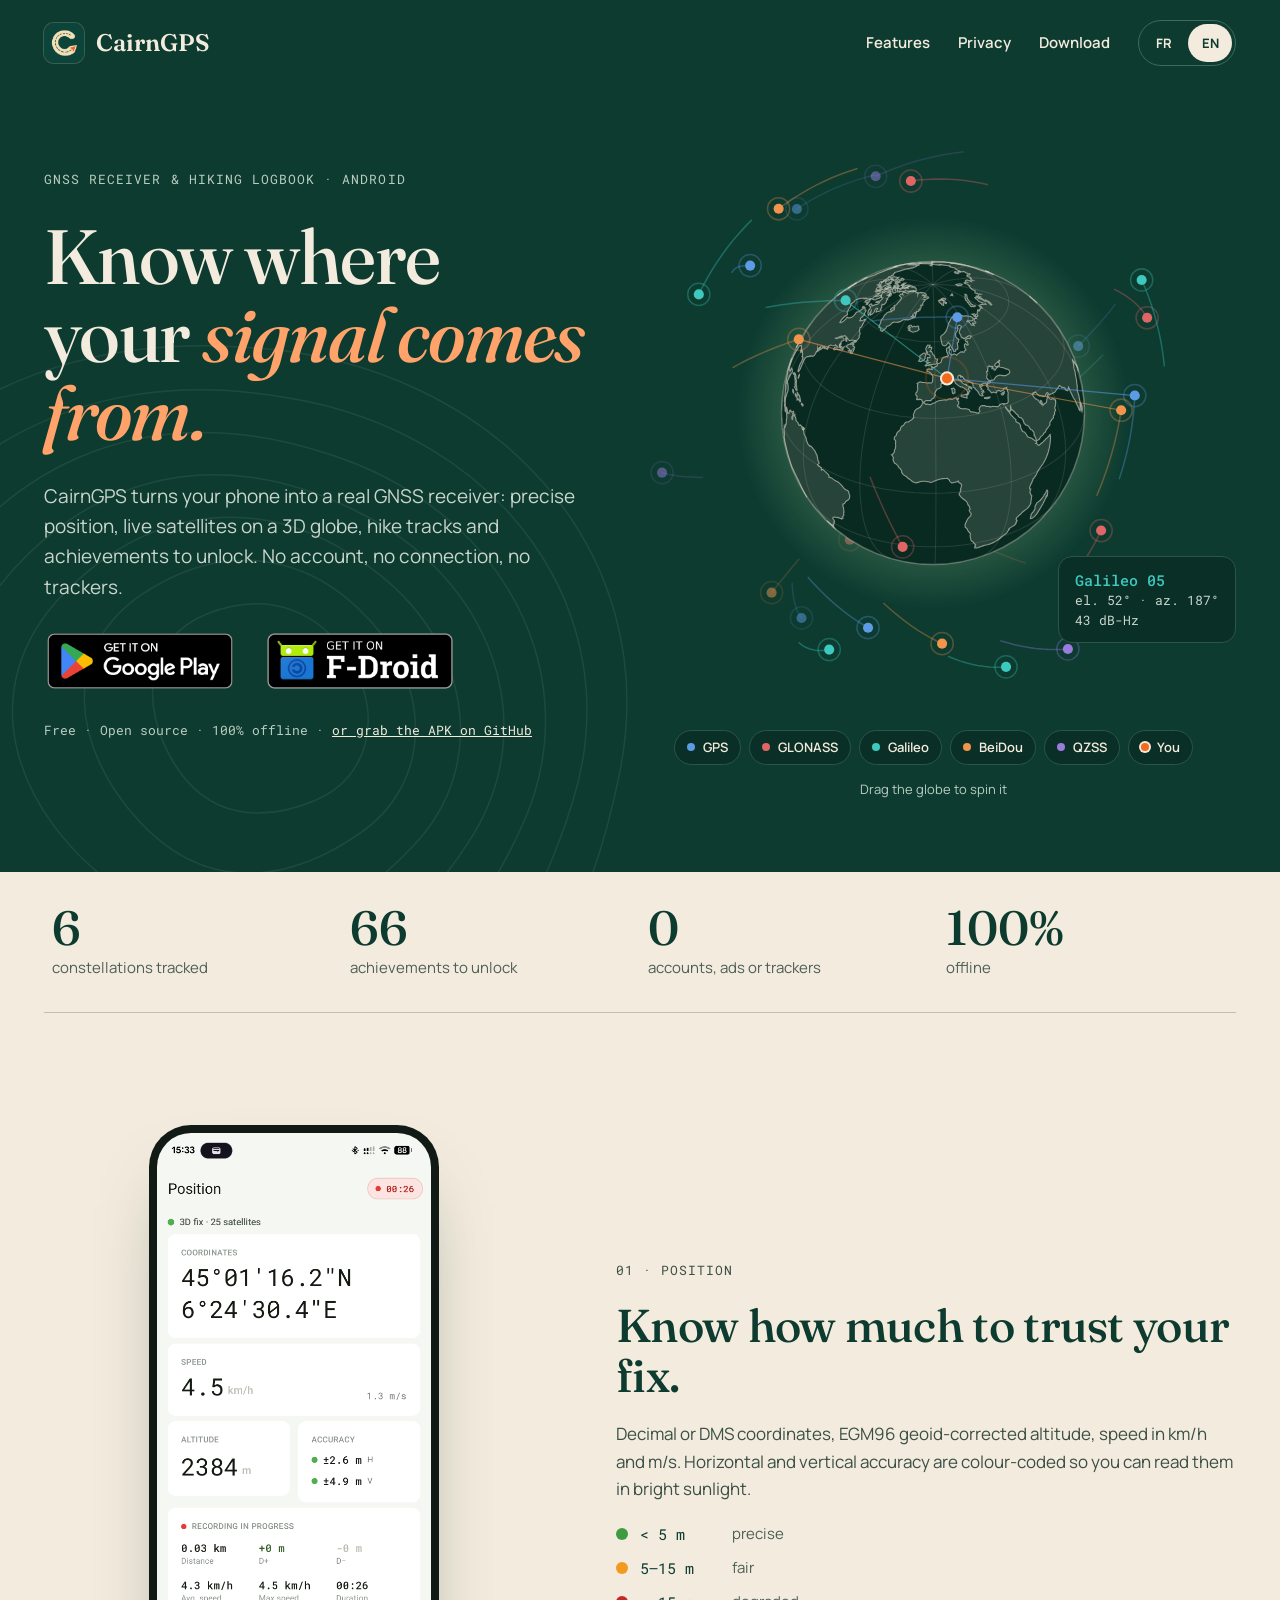
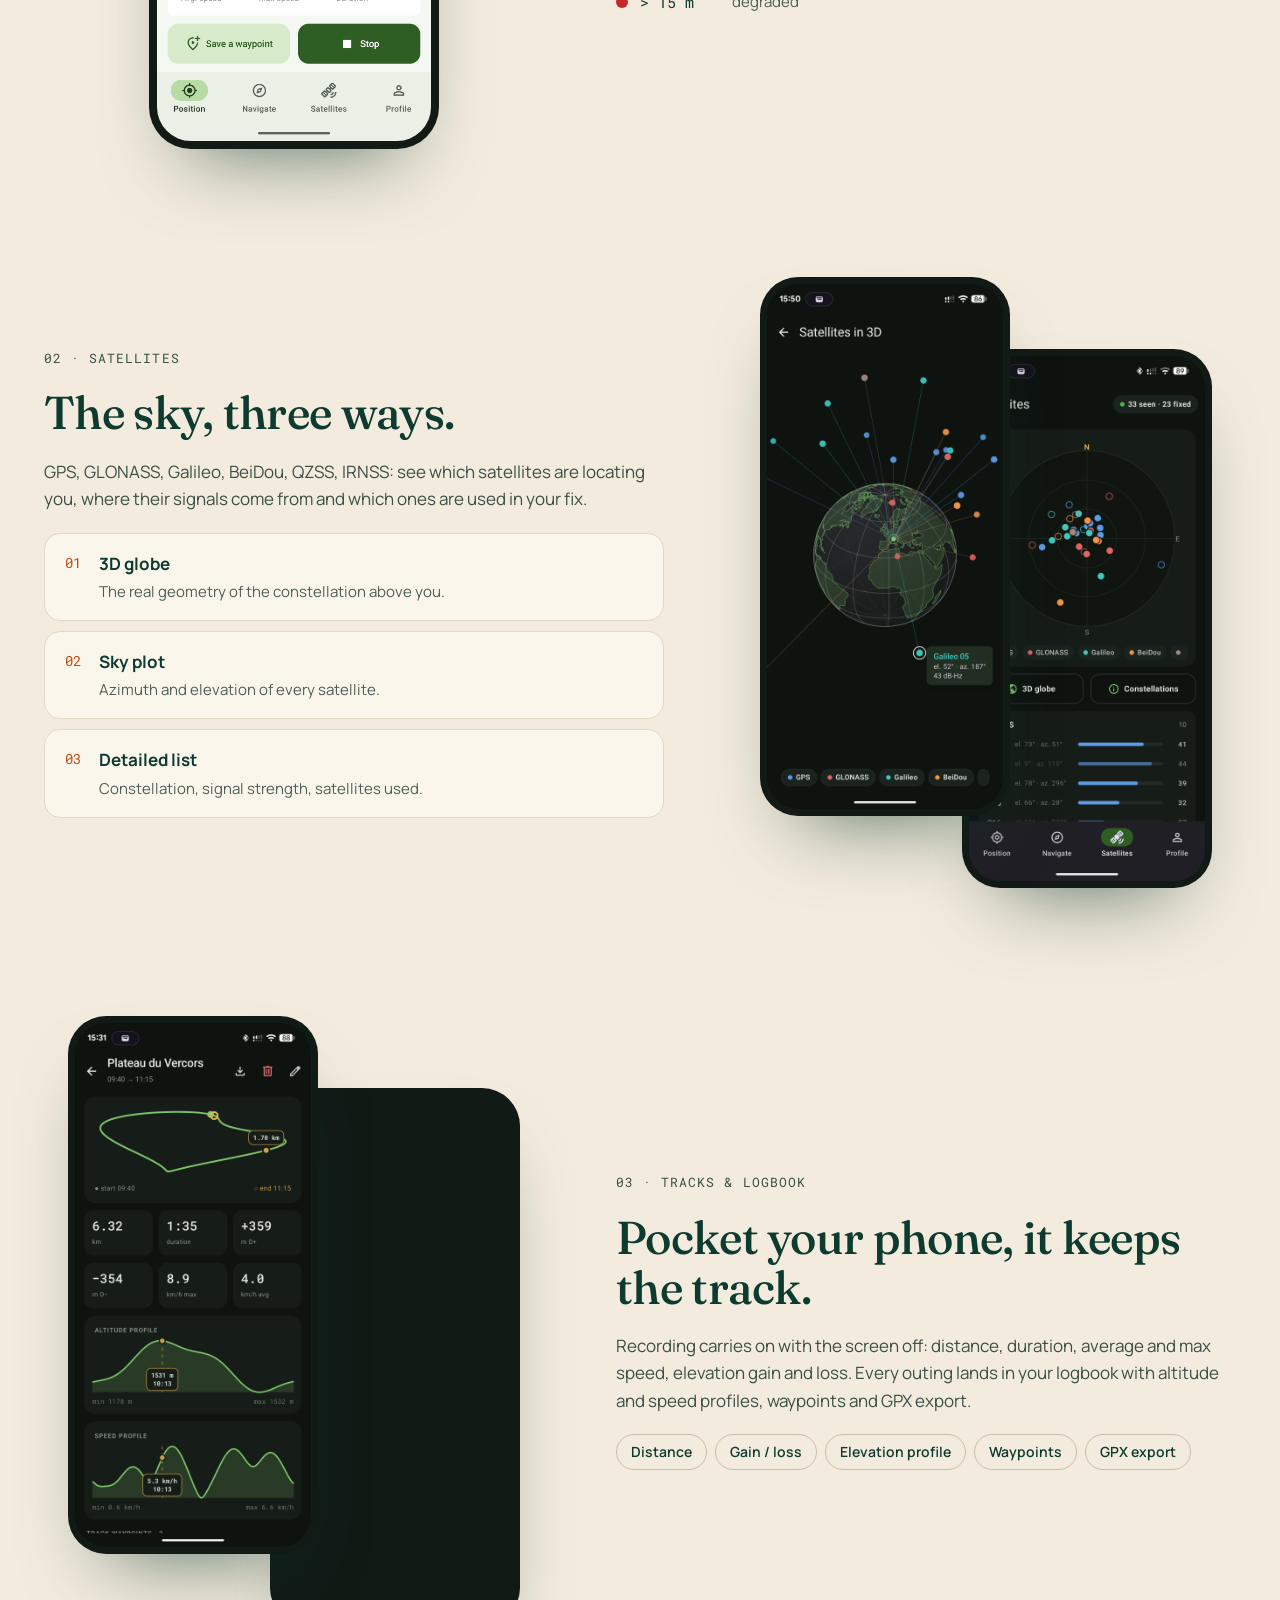
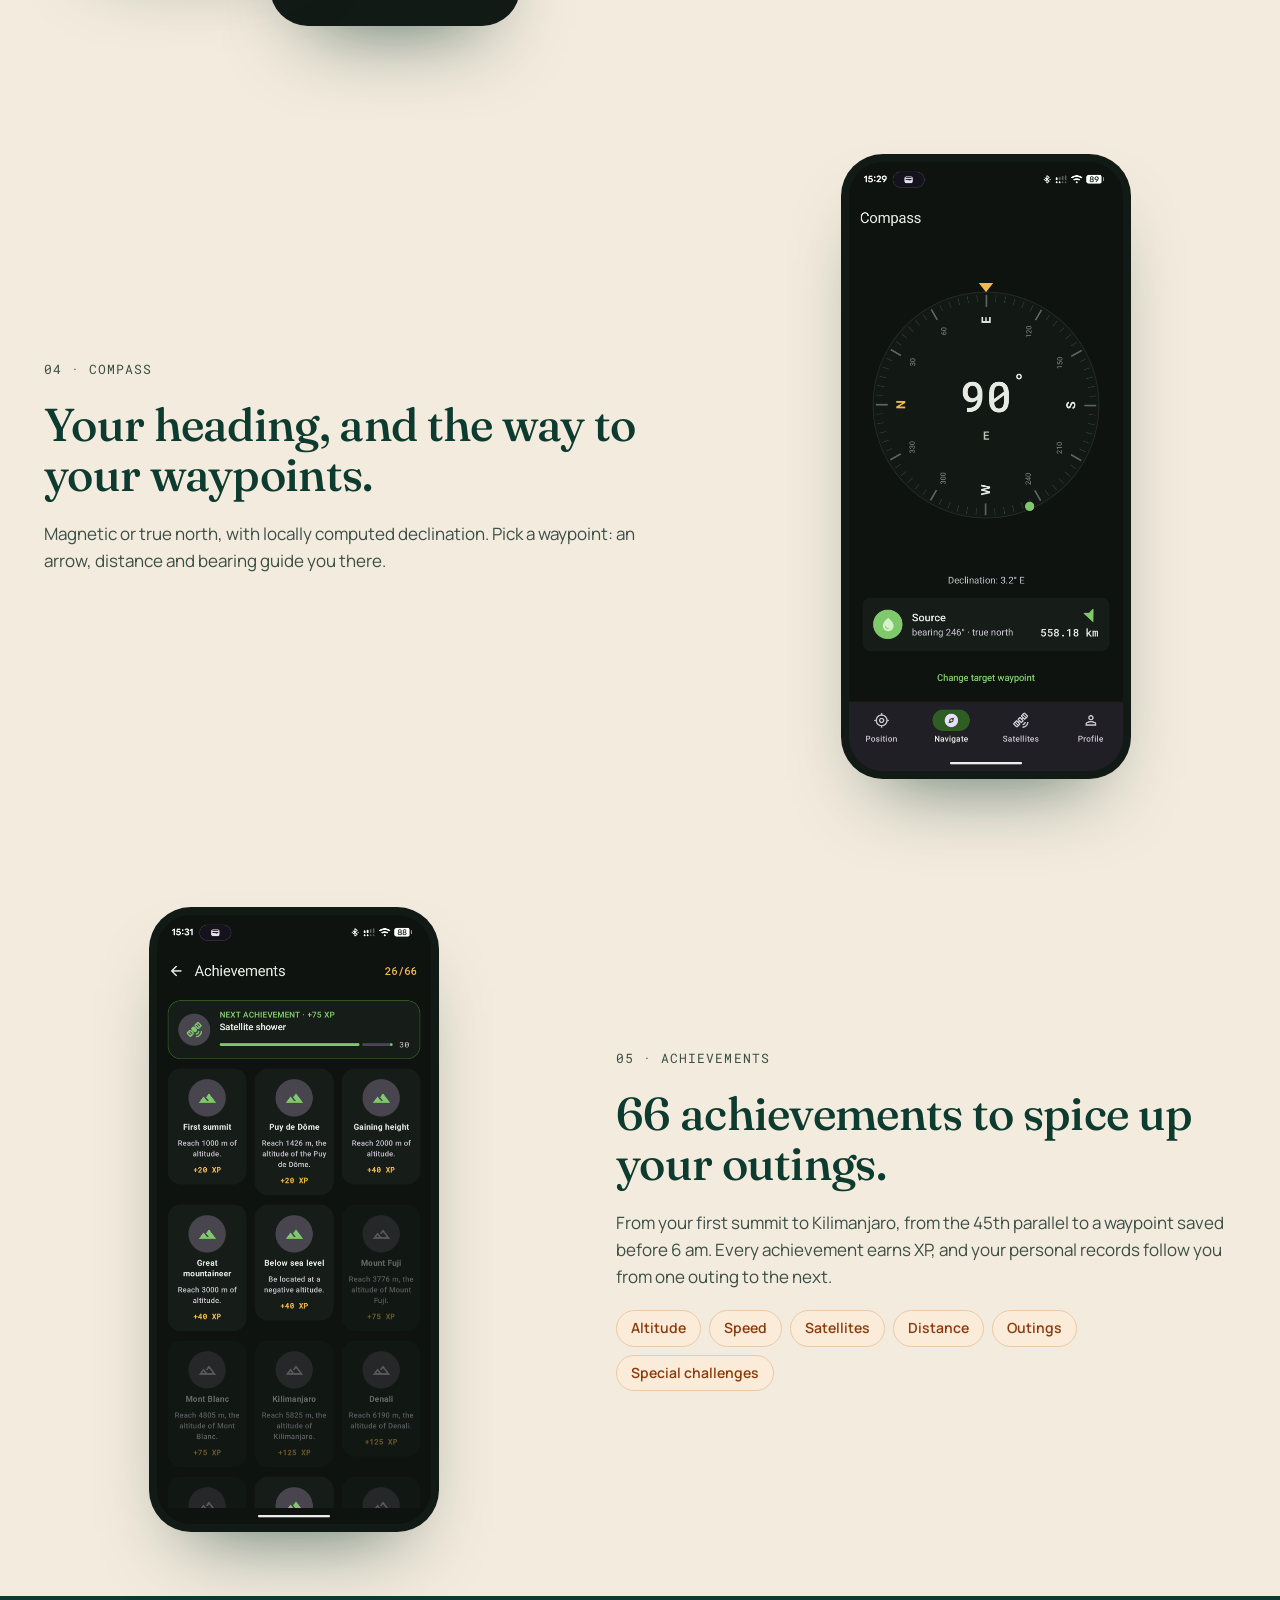
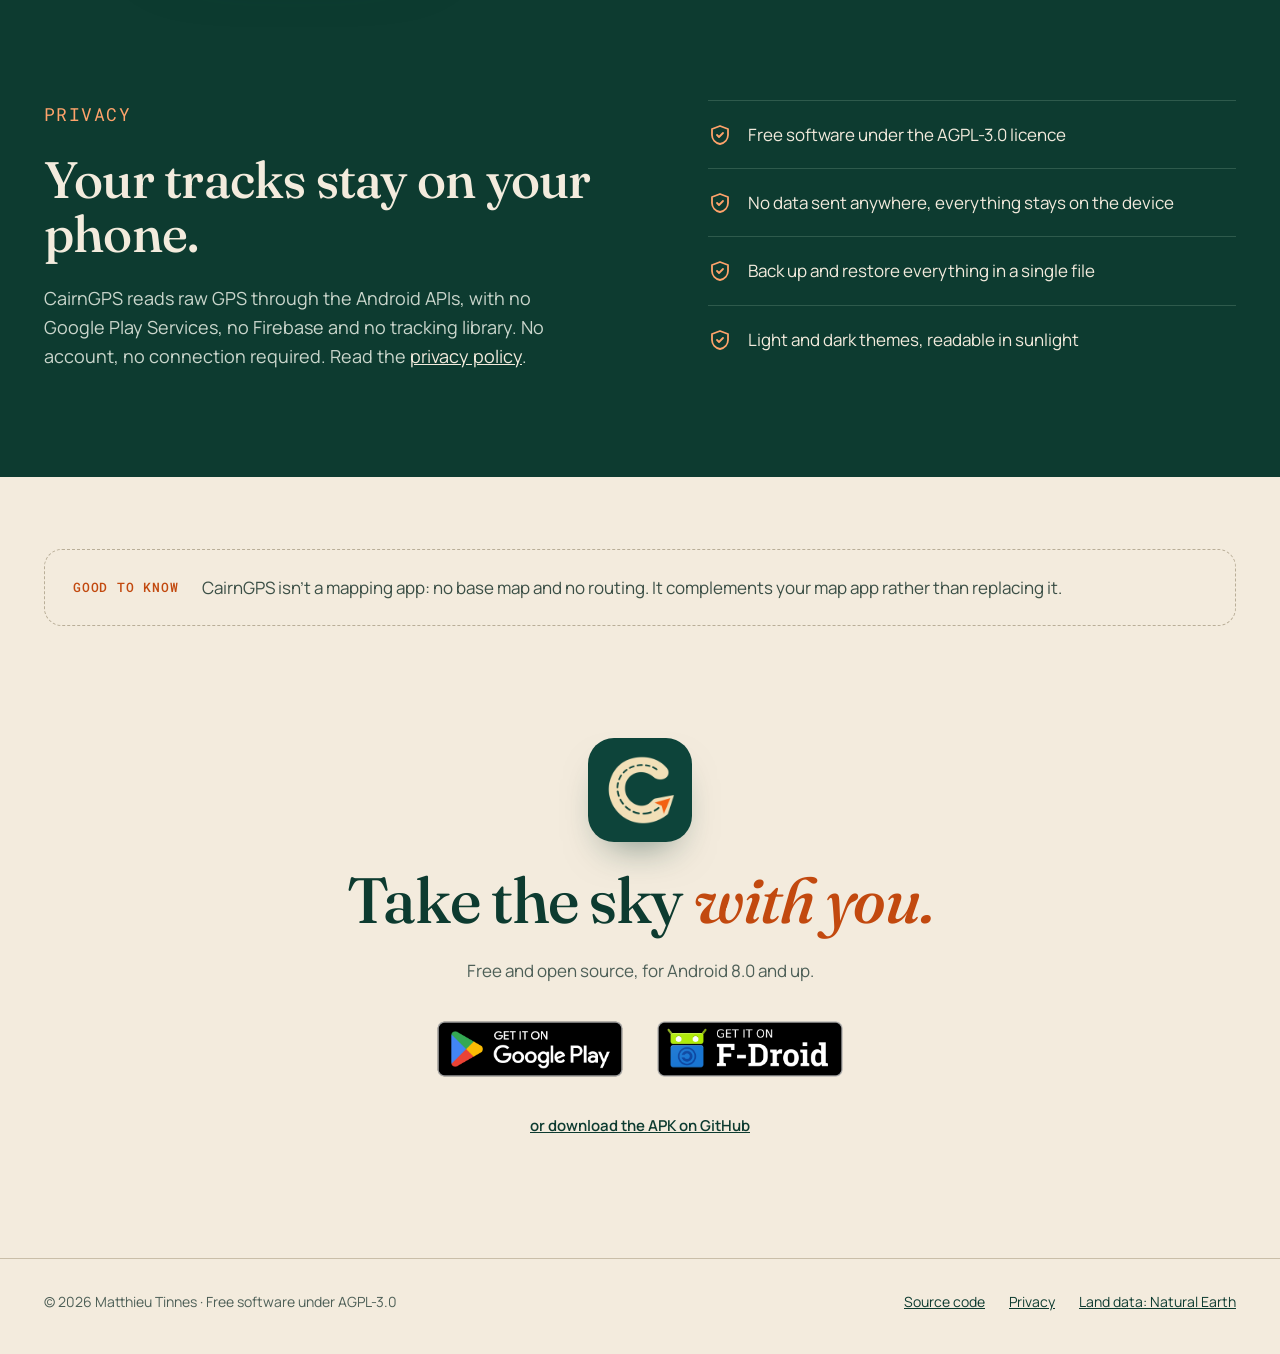
==== index.html @ 0255e493 "feat: add bilingual cairngps website Static French/English landing page for the CairnGPS Android app" ====
<!DOCTYPE html>
<html lang="en">
<head>
  <meta charset="UTF-8">
  <meta name="viewport" content="width=device-width, initial-scale=1">
  <title>CairnGPS</title>
  <meta name="description" content="CairnGPS — GNSS receiver and hiking logbook for Android. Récepteur GNSS et carnet de randonnée pour Android.">
  <meta name="theme-color" content="#0d3b30">
  <link rel="canonical" href="https://cairngps.matthieu.app/">
  <link rel="alternate" hreflang="fr" href="https://cairngps.matthieu.app/fr/">
  <link rel="alternate" hreflang="en" href="https://cairngps.matthieu.app/en/">
  <link rel="alternate" hreflang="x-default" href="https://cairngps.matthieu.app/">
  <link rel="icon" type="image/png" href="assets/img/icon.png">
  <script>
    // Language picked in the switcher first, then the browser's; English otherwise.
    (function () {
      var lang = null;
      try { lang = localStorage.getItem('lang'); } catch (e) {}
      if (lang !== 'fr' && lang !== 'en') {
        var nav = (navigator.languages && navigator.languages[0]) || navigator.language || '';
        lang = nav.toLowerCase().indexOf('fr') === 0 ? 'fr' : 'en';
      }
      location.replace(lang + '/');
    })();
  </script>
  <style>
    body { margin: 0; min-height: 100vh; display: grid; place-items: center; background: #0d3b30; color: #f3ebdd; font-family: system-ui, sans-serif; }
    nav { display: flex; gap: 24px; font-size: 18px; }
    a { color: #f3ebdd; }
  </style>
</head>
<body>
  <nav aria-label="Language / Langue">
    <a href="fr/" hreflang="fr" lang="fr">Français</a>
    <a href="en/" hreflang="en">English</a>
  </nav>
</body>
</html>
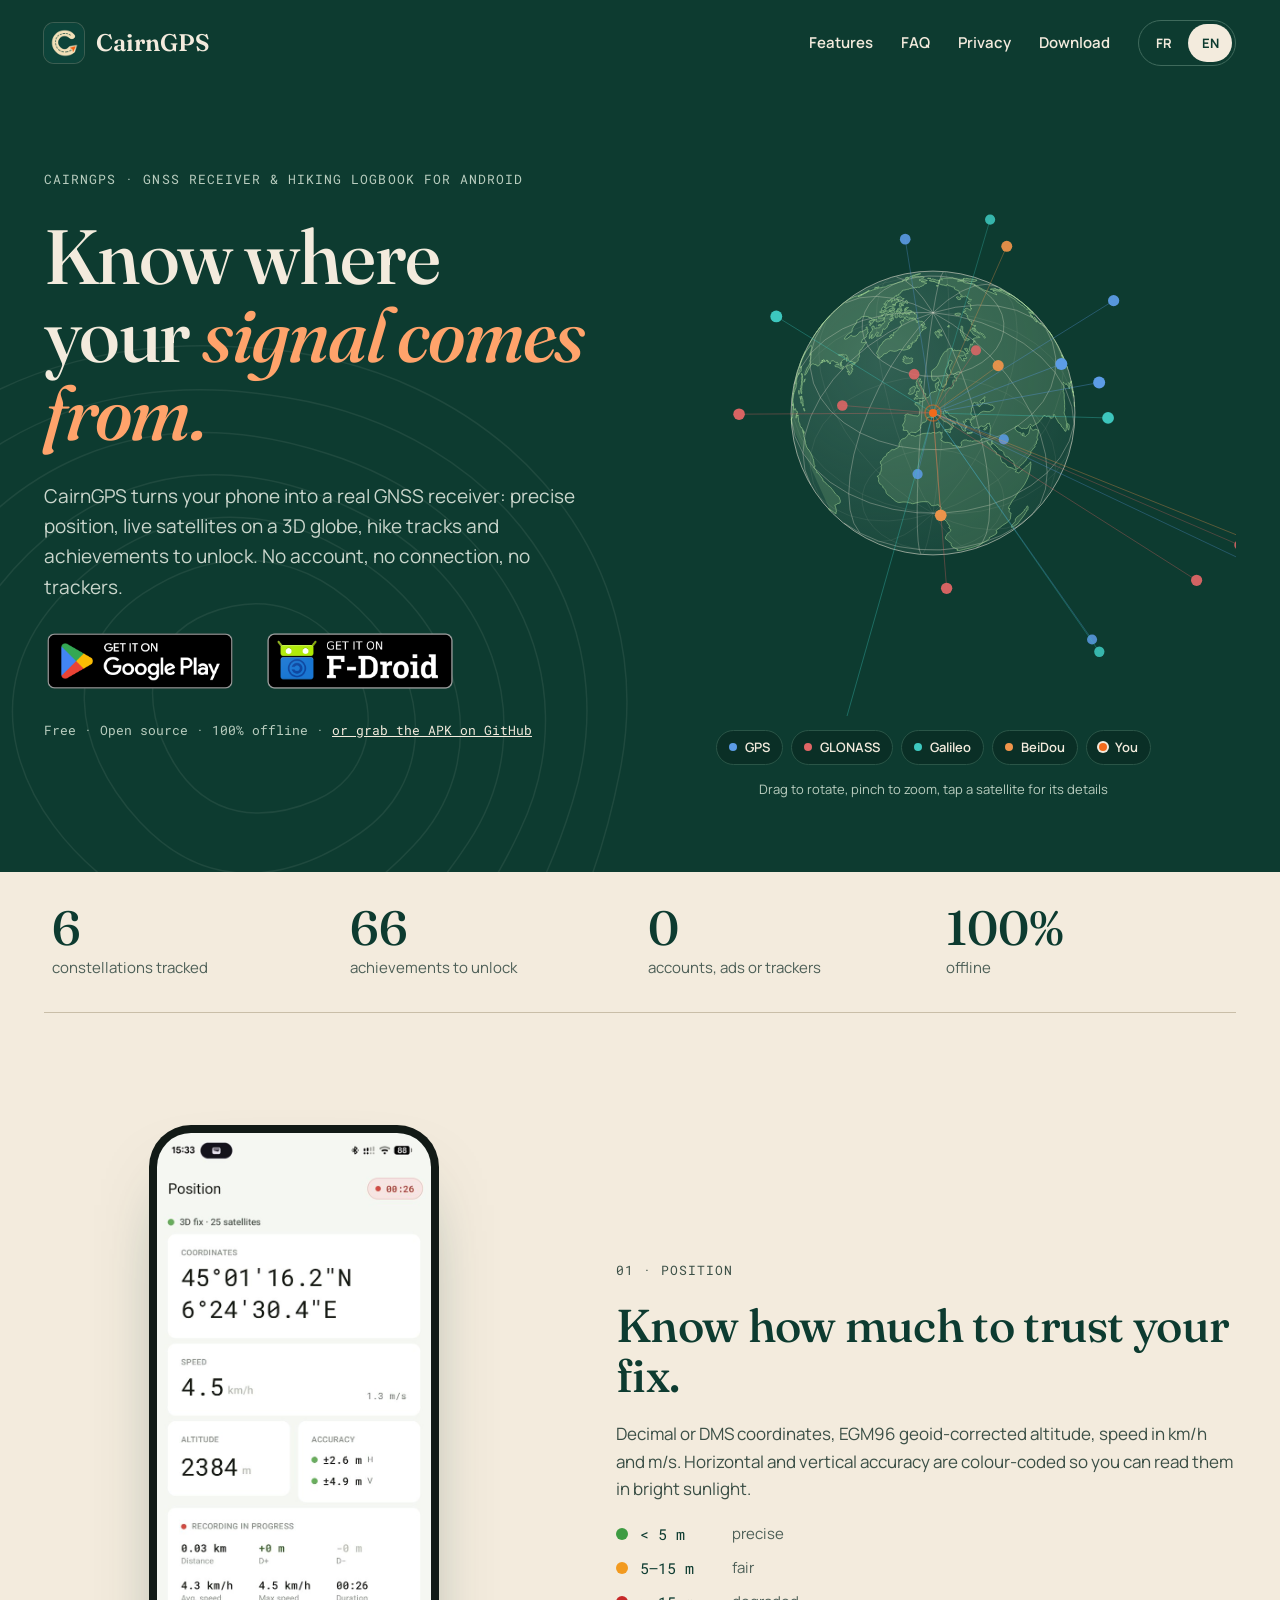
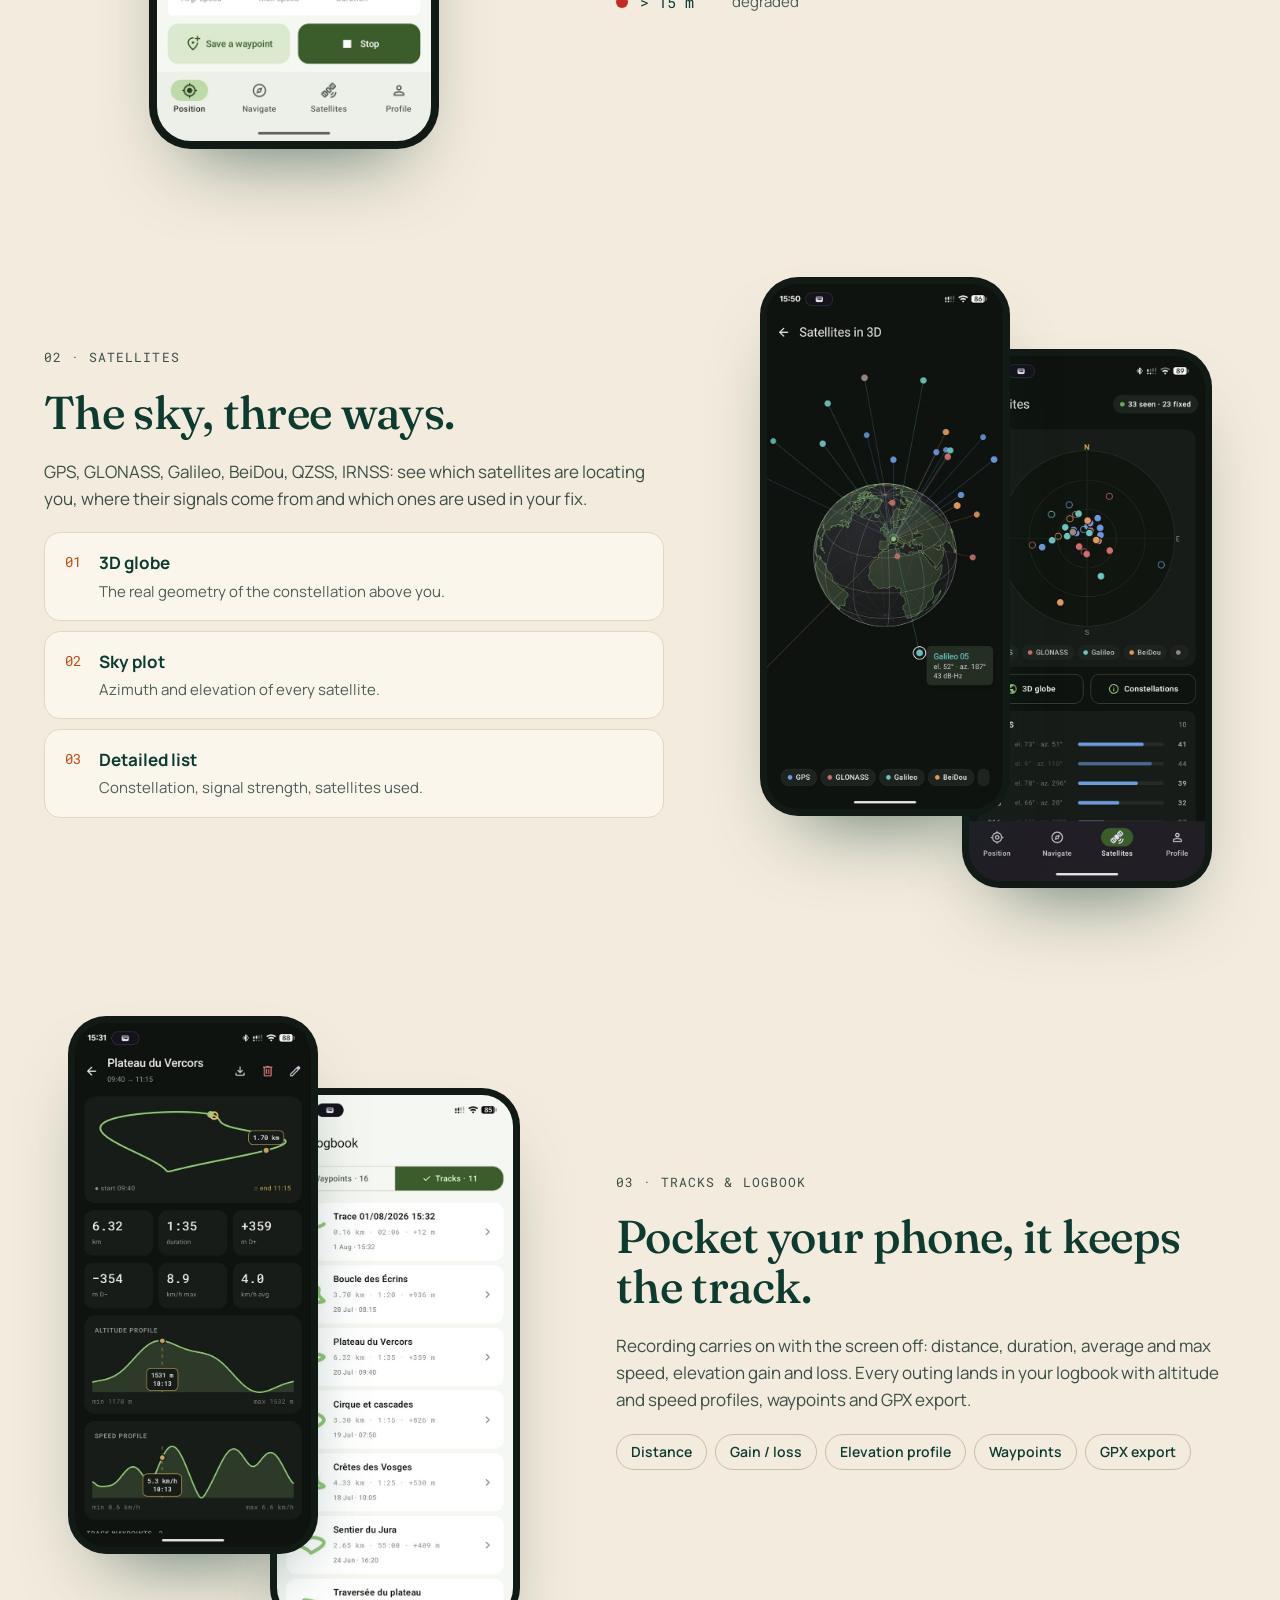
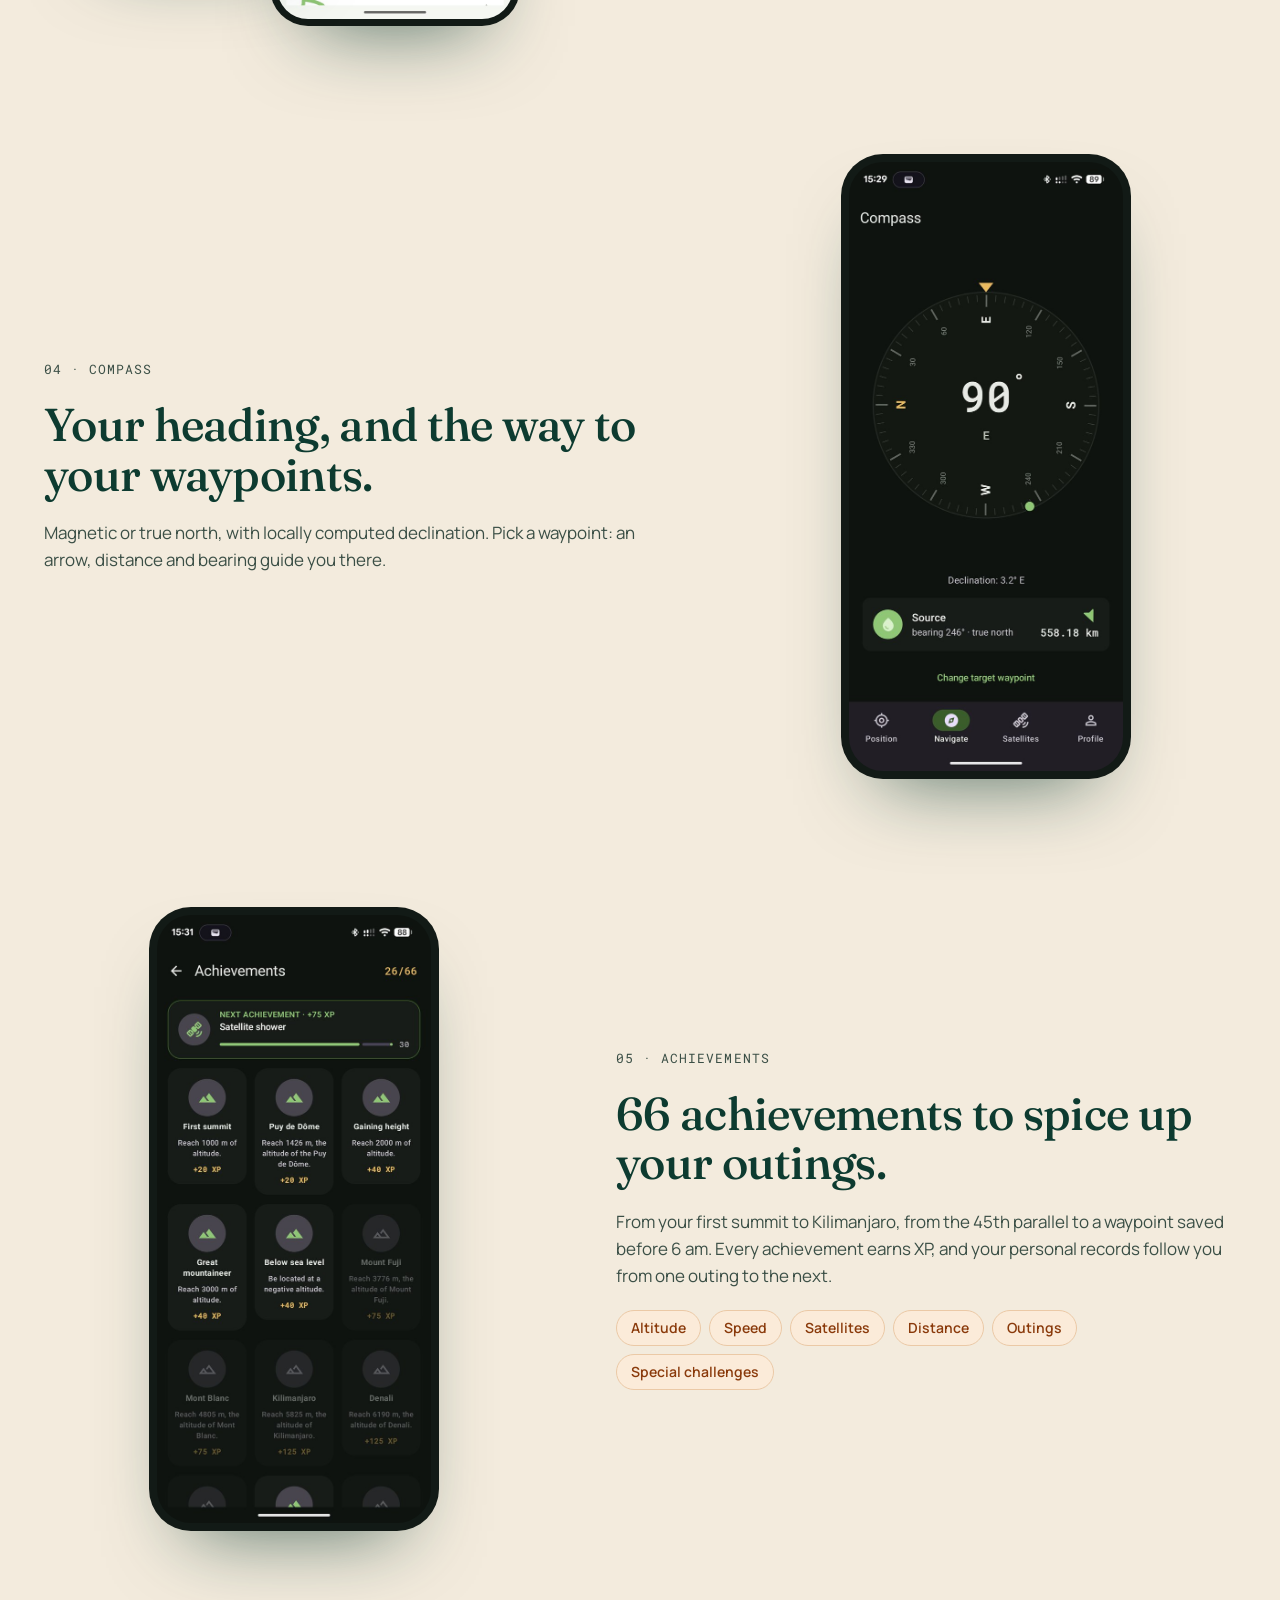
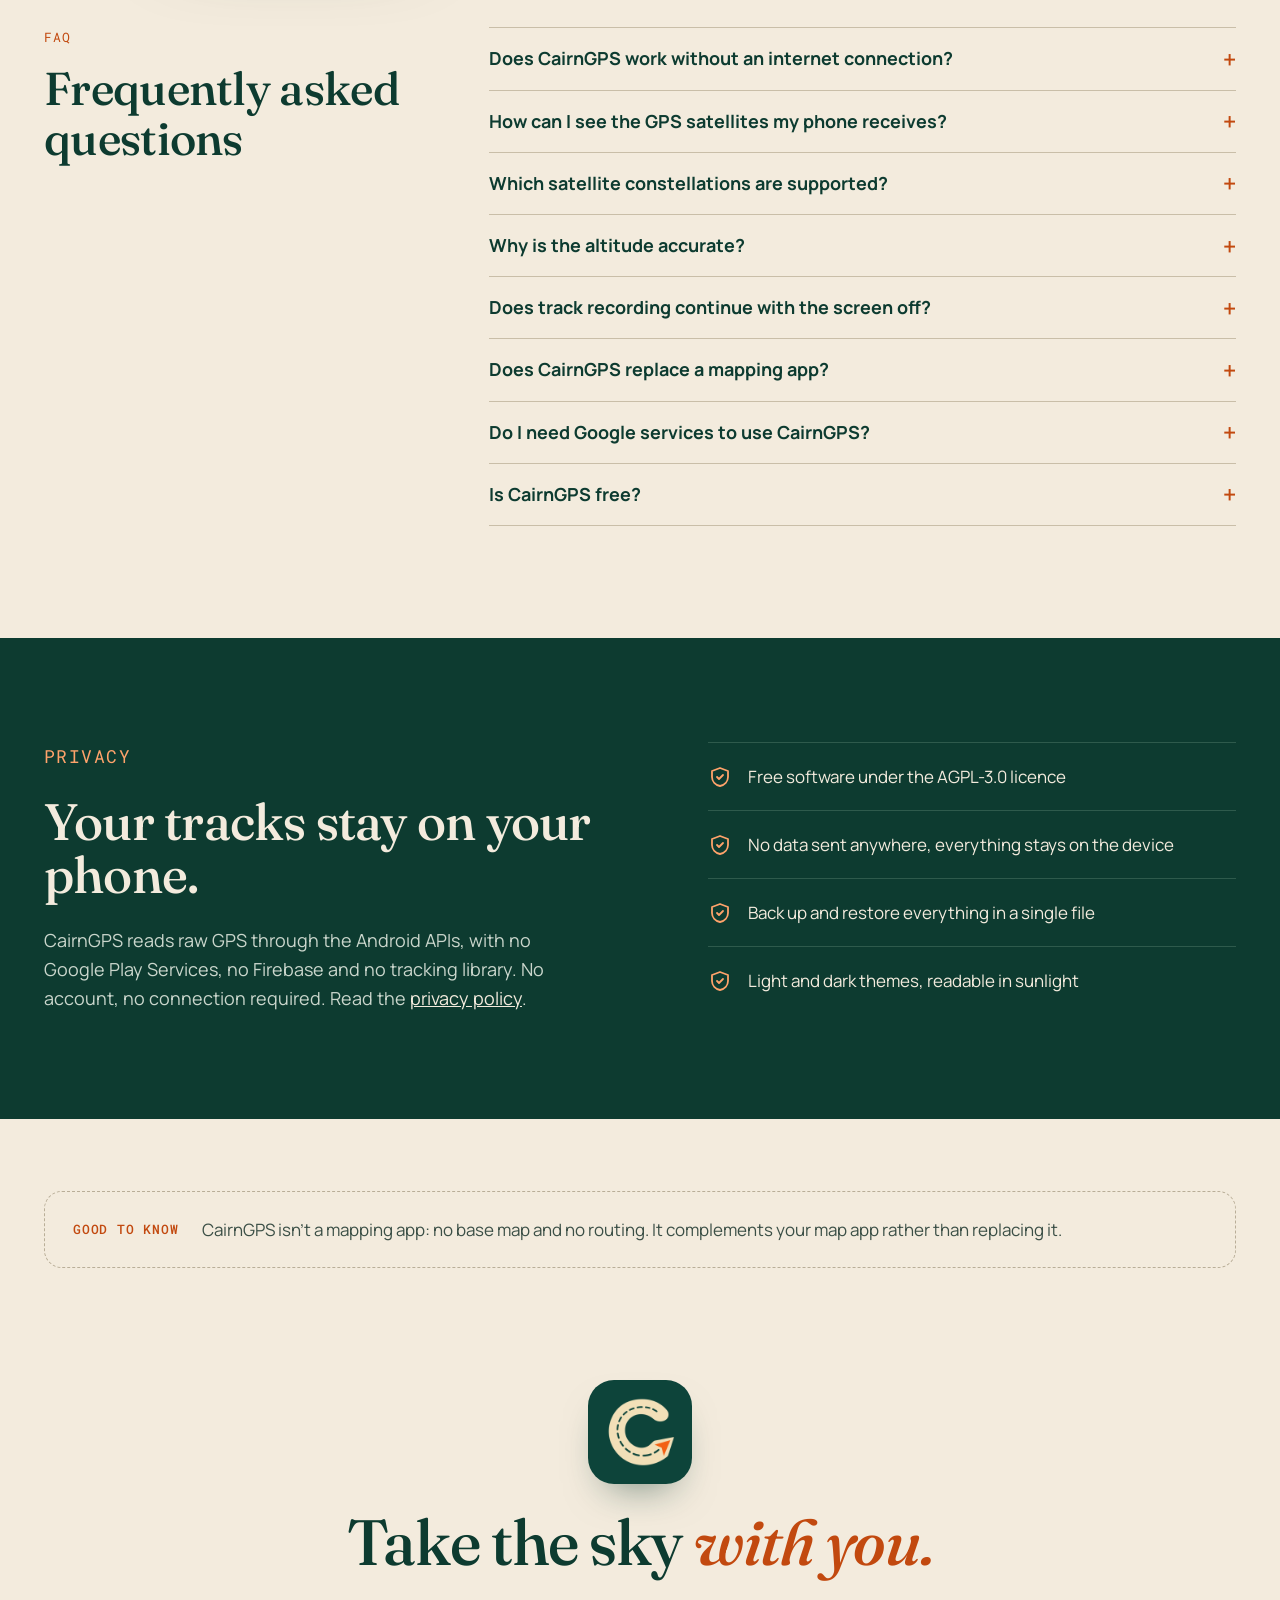
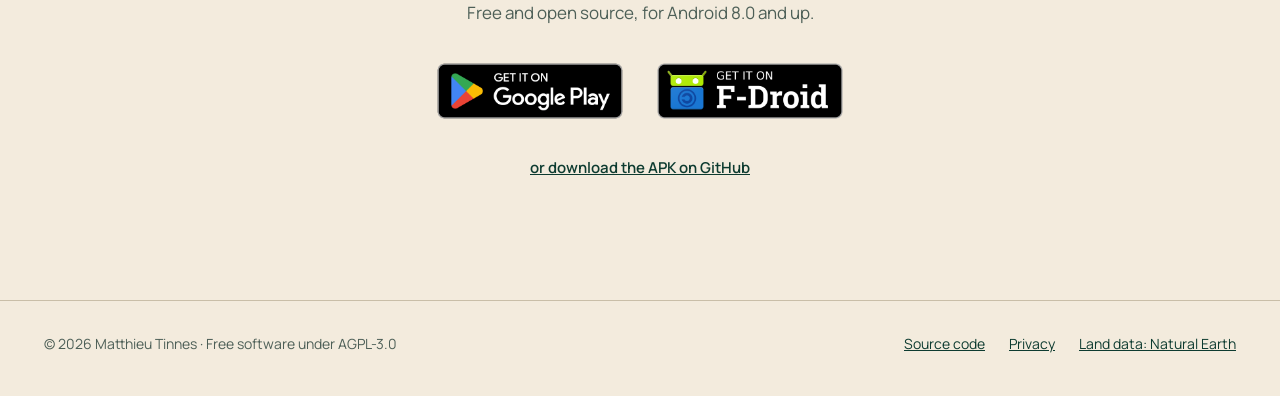
==== commit 41c8545b: "feat: improve seo - Keyword-focused titles and descriptions, robots directives, Open Graph   and Twi" ====
--- a/index.html
+++ b/index.html
@@ -3,14 +3,31 @@
 <head>
   <meta charset="UTF-8">
   <meta name="viewport" content="width=device-width, initial-scale=1">
-  <title>CairnGPS</title>
-  <meta name="description" content="CairnGPS — GNSS receiver and hiking logbook for Android. Récepteur GNSS et carnet de randonnée pour Android.">
+  <title>CairnGPS – Offline hiking GPS &amp; 3D GNSS satellite viewer for Android</title>
+  <meta name="description" content="CairnGPS: GNSS receiver and hiking logbook for Android. Récepteur GNSS et carnet de randonnée pour Android. Free, open source, offline.">
   <meta name="theme-color" content="#0d3b30">
   <link rel="canonical" href="https://cairngps.matthieu.app/">
   <link rel="alternate" hreflang="fr" href="https://cairngps.matthieu.app/fr/">
   <link rel="alternate" hreflang="en" href="https://cairngps.matthieu.app/en/">
   <link rel="alternate" hreflang="x-default" href="https://cairngps.matthieu.app/">
-  <link rel="icon" type="image/png" href="assets/img/icon.png">
+  <link rel="icon" href="/favicon.ico" sizes="48x48">
+  <link rel="icon" type="image/png" sizes="192x192" href="assets/img/icons/icon-192.png">
+  <link rel="apple-touch-icon" href="assets/img/icons/icon-180.png">
+  <link rel="manifest" href="/site.webmanifest">
+
+  <!-- Link previews: social crawlers read this page without running the redirect below. -->
+  <meta property="og:type" content="website">
+  <meta property="og:site_name" content="CairnGPS">
+  <meta property="og:title" content="CairnGPS – Know where your GPS signal comes from">
+  <meta property="og:description" content="GNSS receiver and hiking logbook for Android: live satellites on a 3D globe, tracks, compass and achievements. Free, open source, offline.">
+  <meta property="og:url" content="https://cairngps.matthieu.app/">
+  <meta property="og:image" content="https://cairngps.matthieu.app/assets/img/og-en.png">
+  <meta property="og:image:type" content="image/png">
+  <meta property="og:image:width" content="1024">
+  <meta property="og:image:height" content="500">
+  <meta property="og:image:alt" content="CairnGPS, GNSS receiver and hiking logbook for Android">
+  <meta name="twitter:card" content="summary_large_image">
+
   <script>
     // Language picked in the switcher first, then the browser's; English otherwise.
     (function () {
@@ -24,15 +41,23 @@
     })();
   </script>
   <style>
-    body { margin: 0; min-height: 100vh; display: grid; place-items: center; background: #0d3b30; color: #f3ebdd; font-family: system-ui, sans-serif; }
+    body { margin: 0; min-height: 100vh; display: grid; place-items: center; background: #0d3b30; color: #f3ebdd; font-family: system-ui, sans-serif; text-align: center; }
+    main { display: flex; flex-direction: column; align-items: center; gap: 16px; padding: 24px; }
+    h1 { margin: 0; font-size: 28px; }
+    p { margin: 0; color: #cad6cc; }
     nav { display: flex; gap: 24px; font-size: 18px; }
     a { color: #f3ebdd; }
   </style>
 </head>
 <body>
-  <nav aria-label="Language / Langue">
-    <a href="fr/" hreflang="fr" lang="fr">Français</a>
-    <a href="en/" hreflang="en">English</a>
-  </nav>
+  <main>
+    <img src="assets/img/icons/icon-96.png" alt="" width="72" height="72">
+    <h1>CairnGPS</h1>
+    <p>GNSS receiver &amp; hiking logbook for Android · <span lang="fr">Récepteur GNSS &amp; carnet de randonnée pour Android</span></p>
+    <nav aria-label="Language / Langue">
+      <a href="fr/" hreflang="fr" lang="fr">Français</a>
+      <a href="en/" hreflang="en">English</a>
+    </nav>
+  </main>
 </body>
 </html>
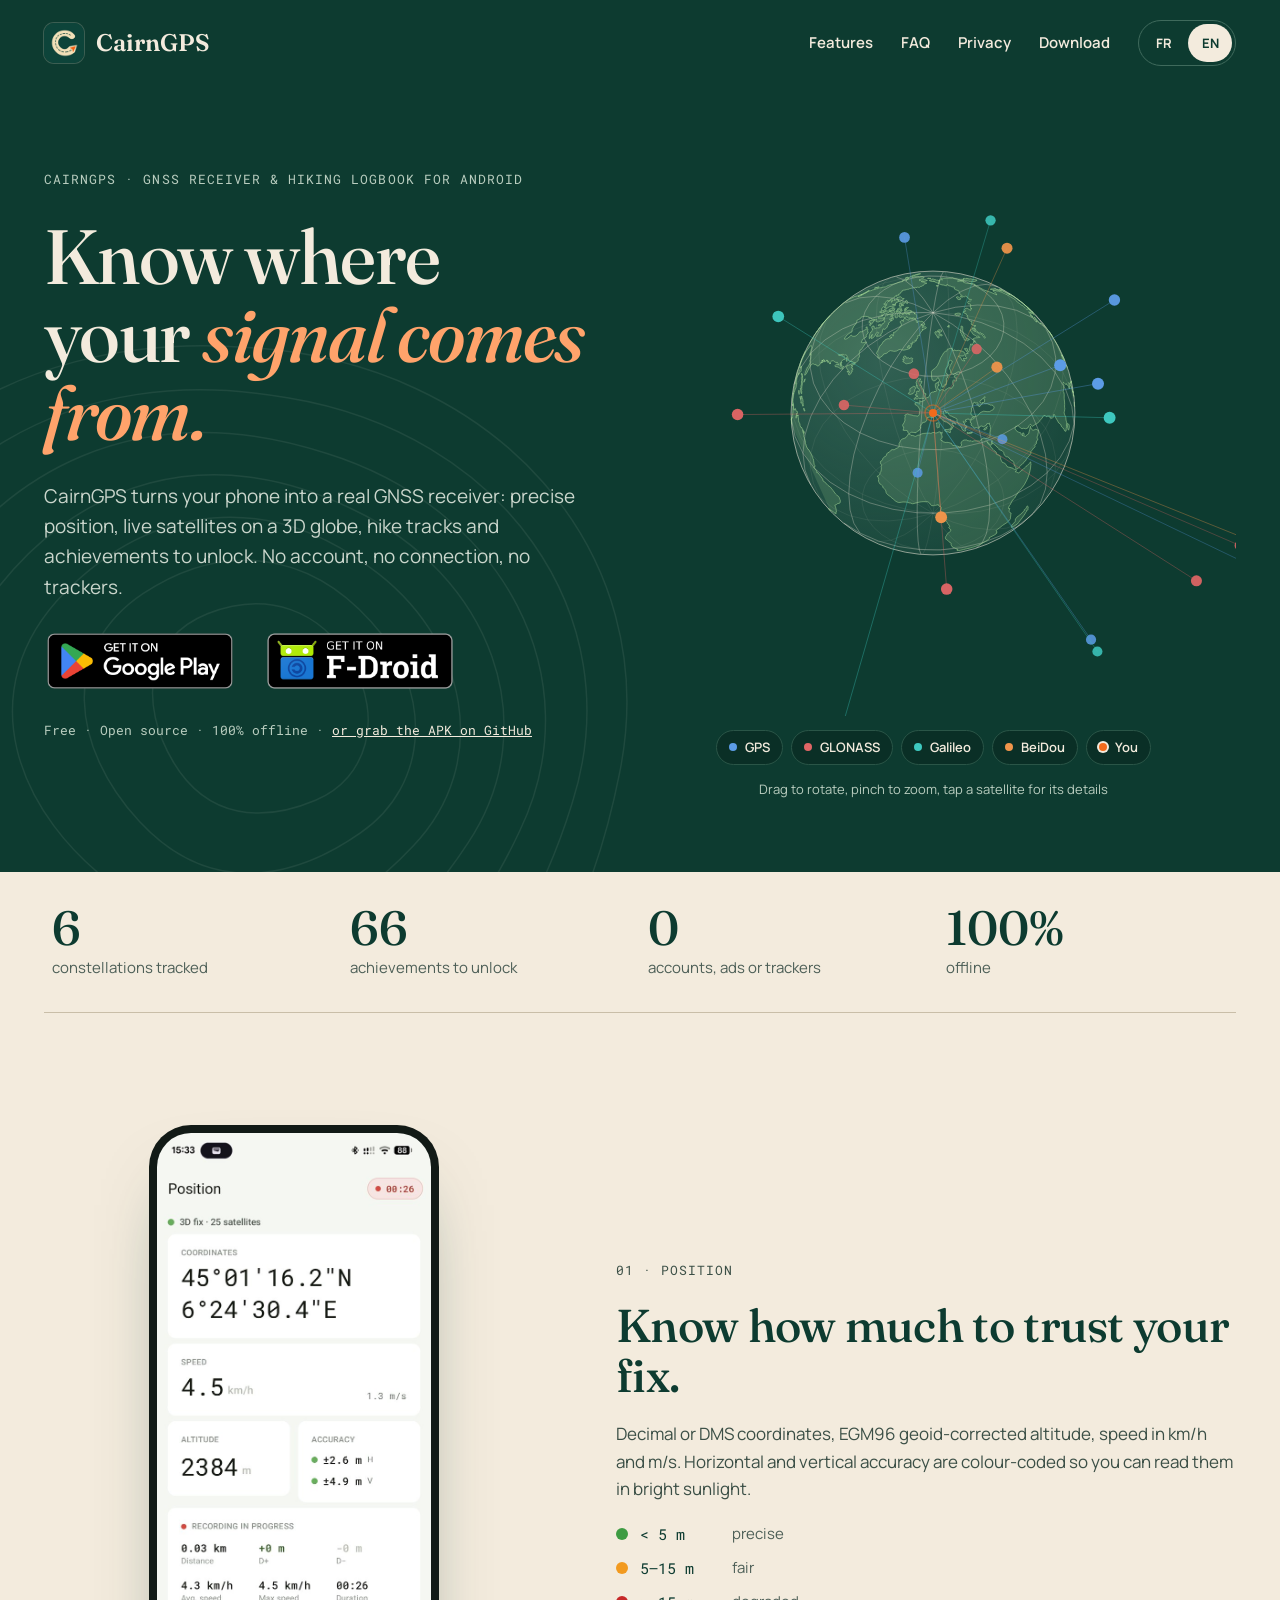
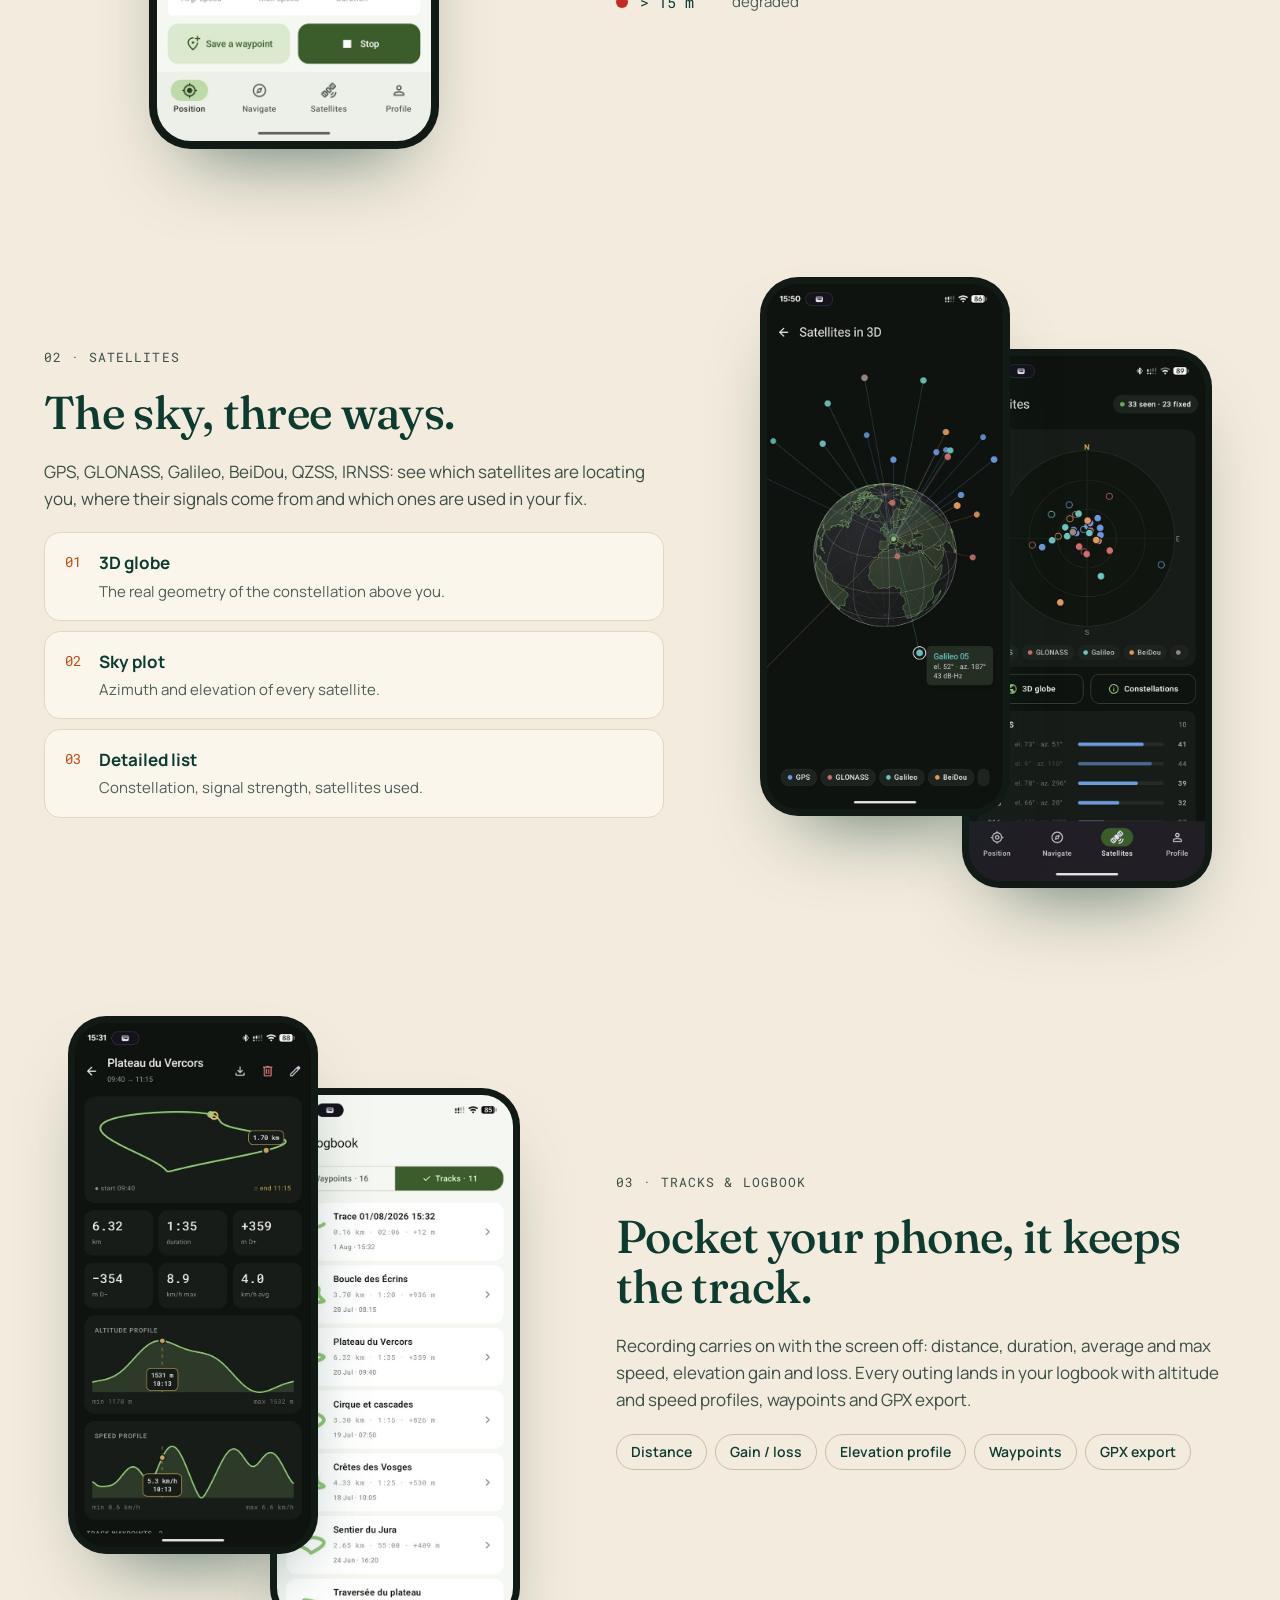
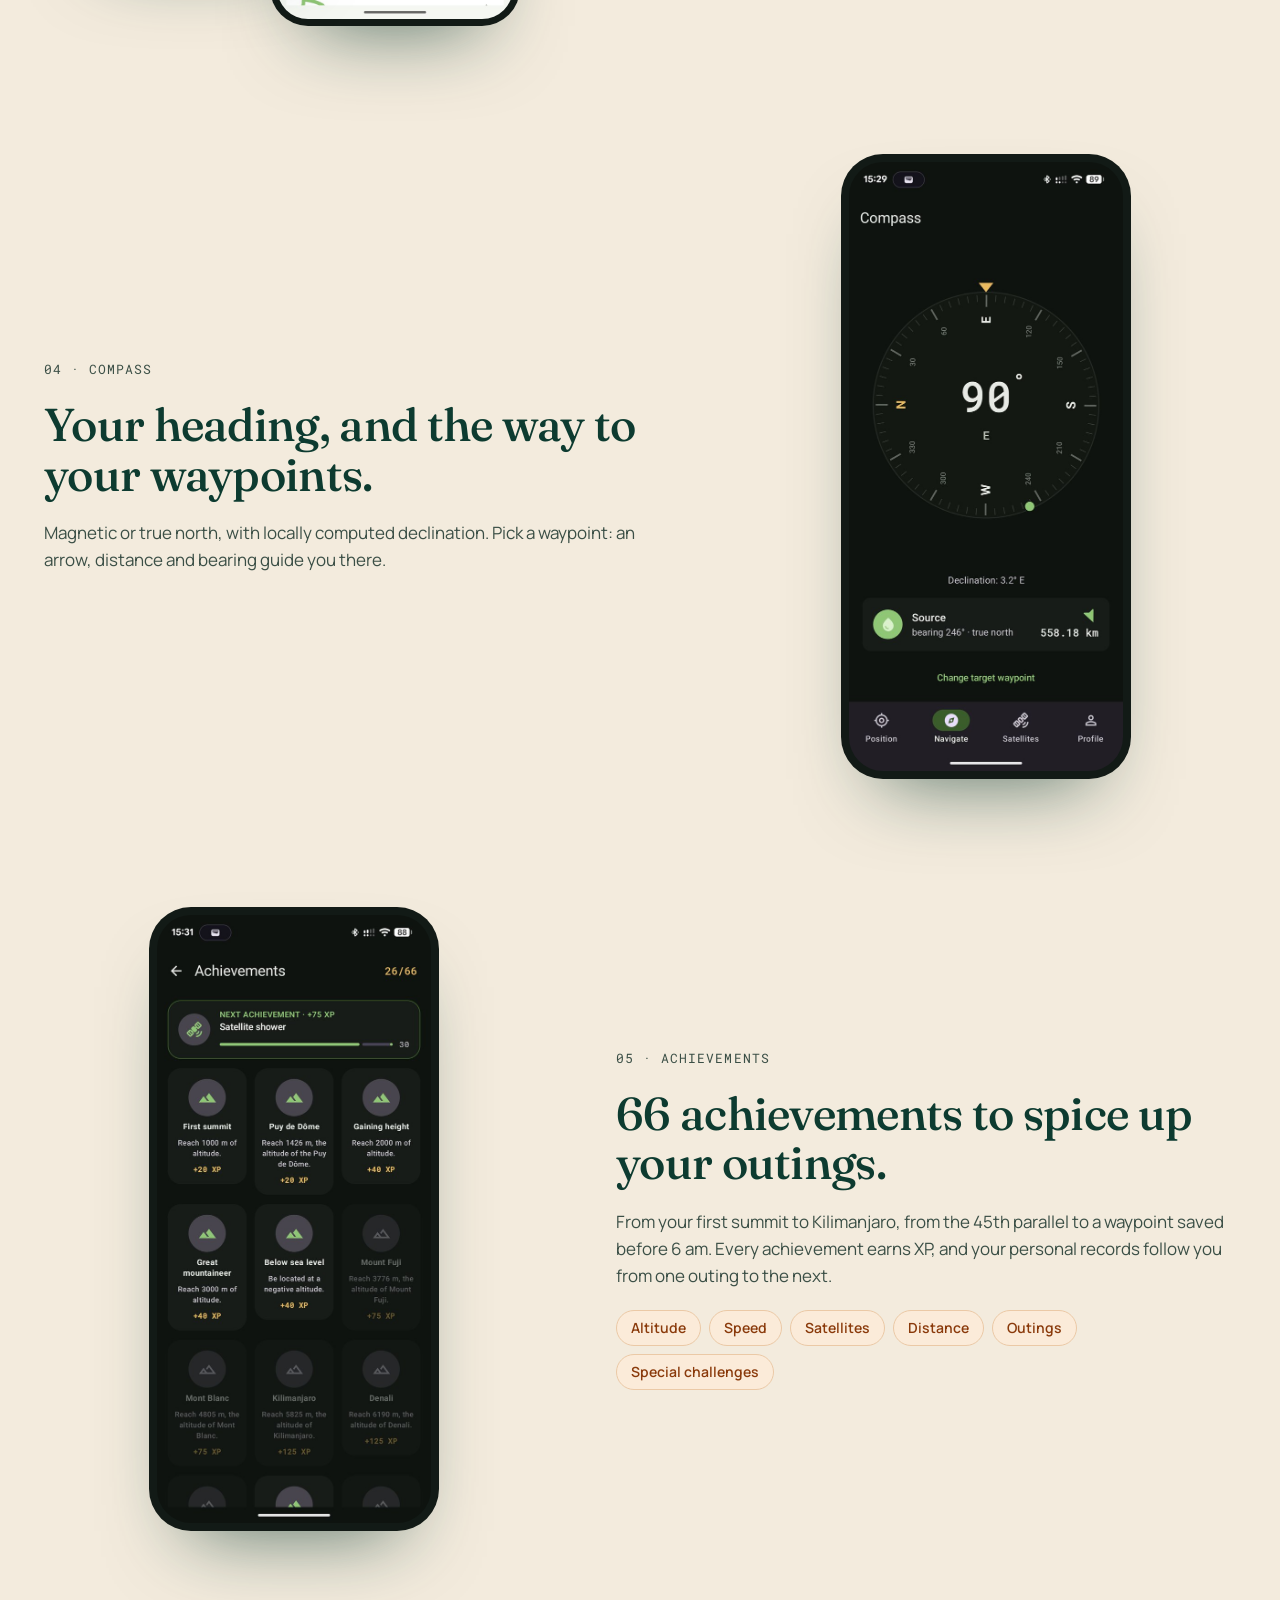
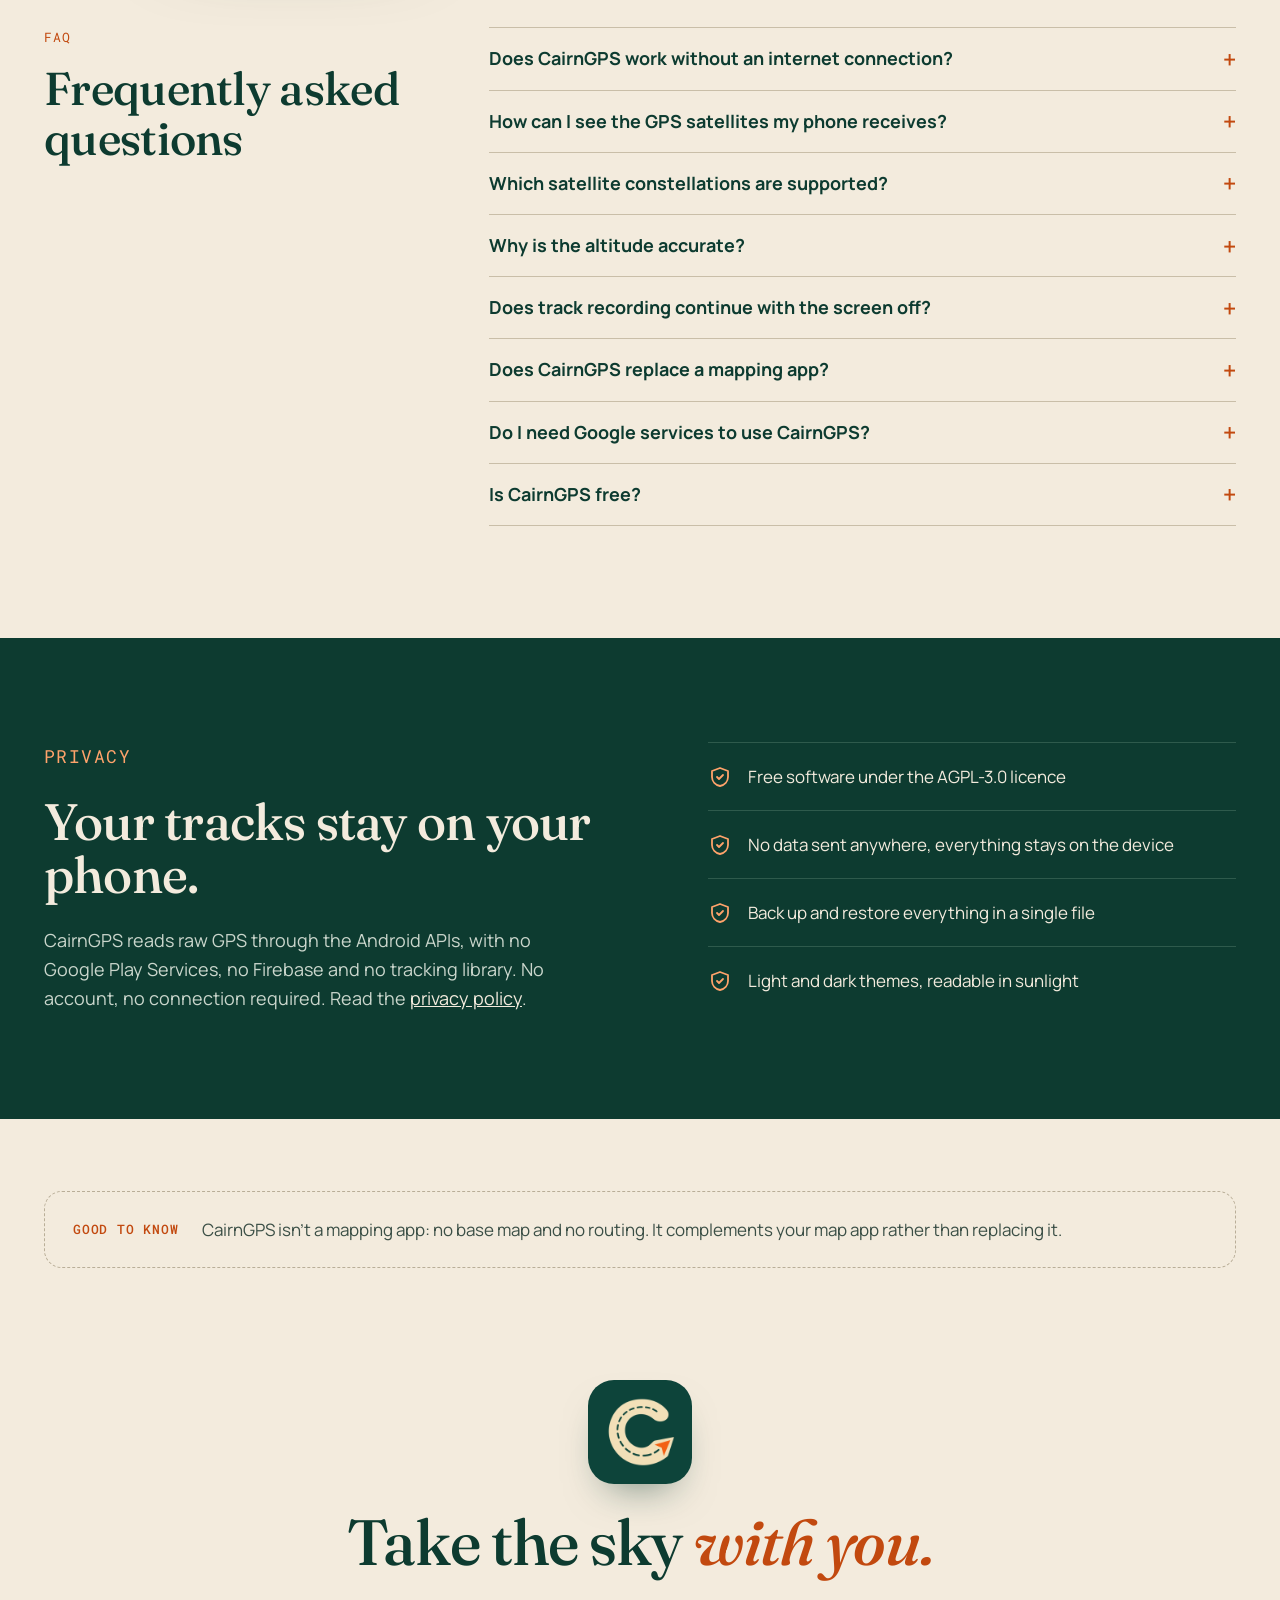
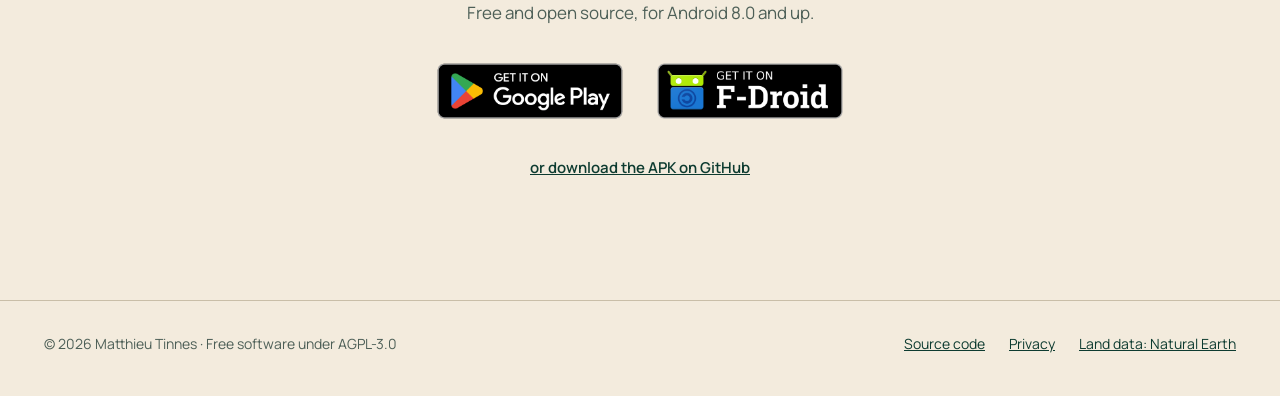
==== commit b3d9917b: "chore: add google search console verification meta tag Co-Authored-By: Claude Opus 5.5 <noreply@anth" ====
--- a/index.html
+++ b/index.html
@@ -6,6 +6,7 @@
   <title>CairnGPS – Offline hiking GPS &amp; 3D GNSS satellite viewer for Android</title>
   <meta name="description" content="CairnGPS: GNSS receiver and hiking logbook for Android. Récepteur GNSS et carnet de randonnée pour Android. Free, open source, offline.">
   <meta name="theme-color" content="#0d3b30">
+  <meta name="google-site-verification" content="BkyM10JDSnm0gbGcmDcxkXYDzZeXqySj4my9AnjDiaI">
   <link rel="canonical" href="https://cairngps.matthieu.app/">
   <link rel="alternate" hreflang="fr" href="https://cairngps.matthieu.app/fr/">
   <link rel="alternate" hreflang="en" href="https://cairngps.matthieu.app/en/">
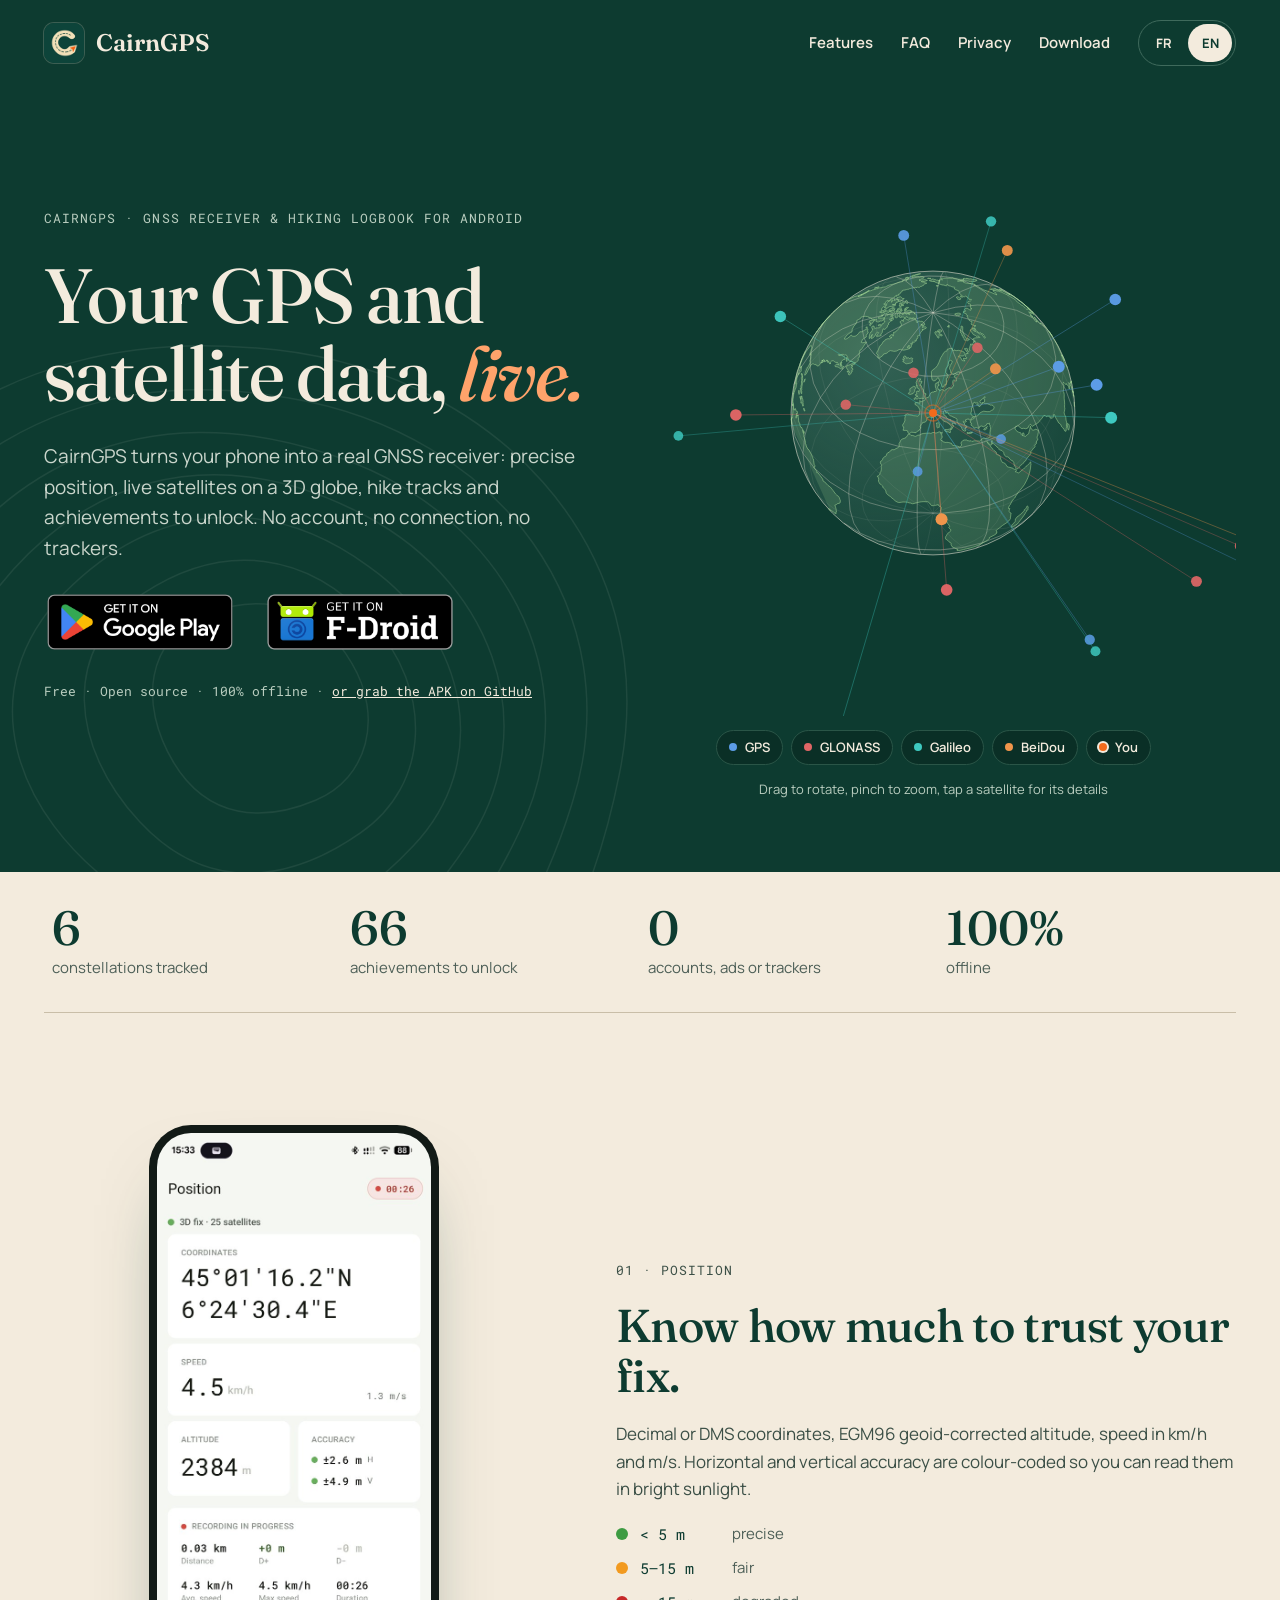
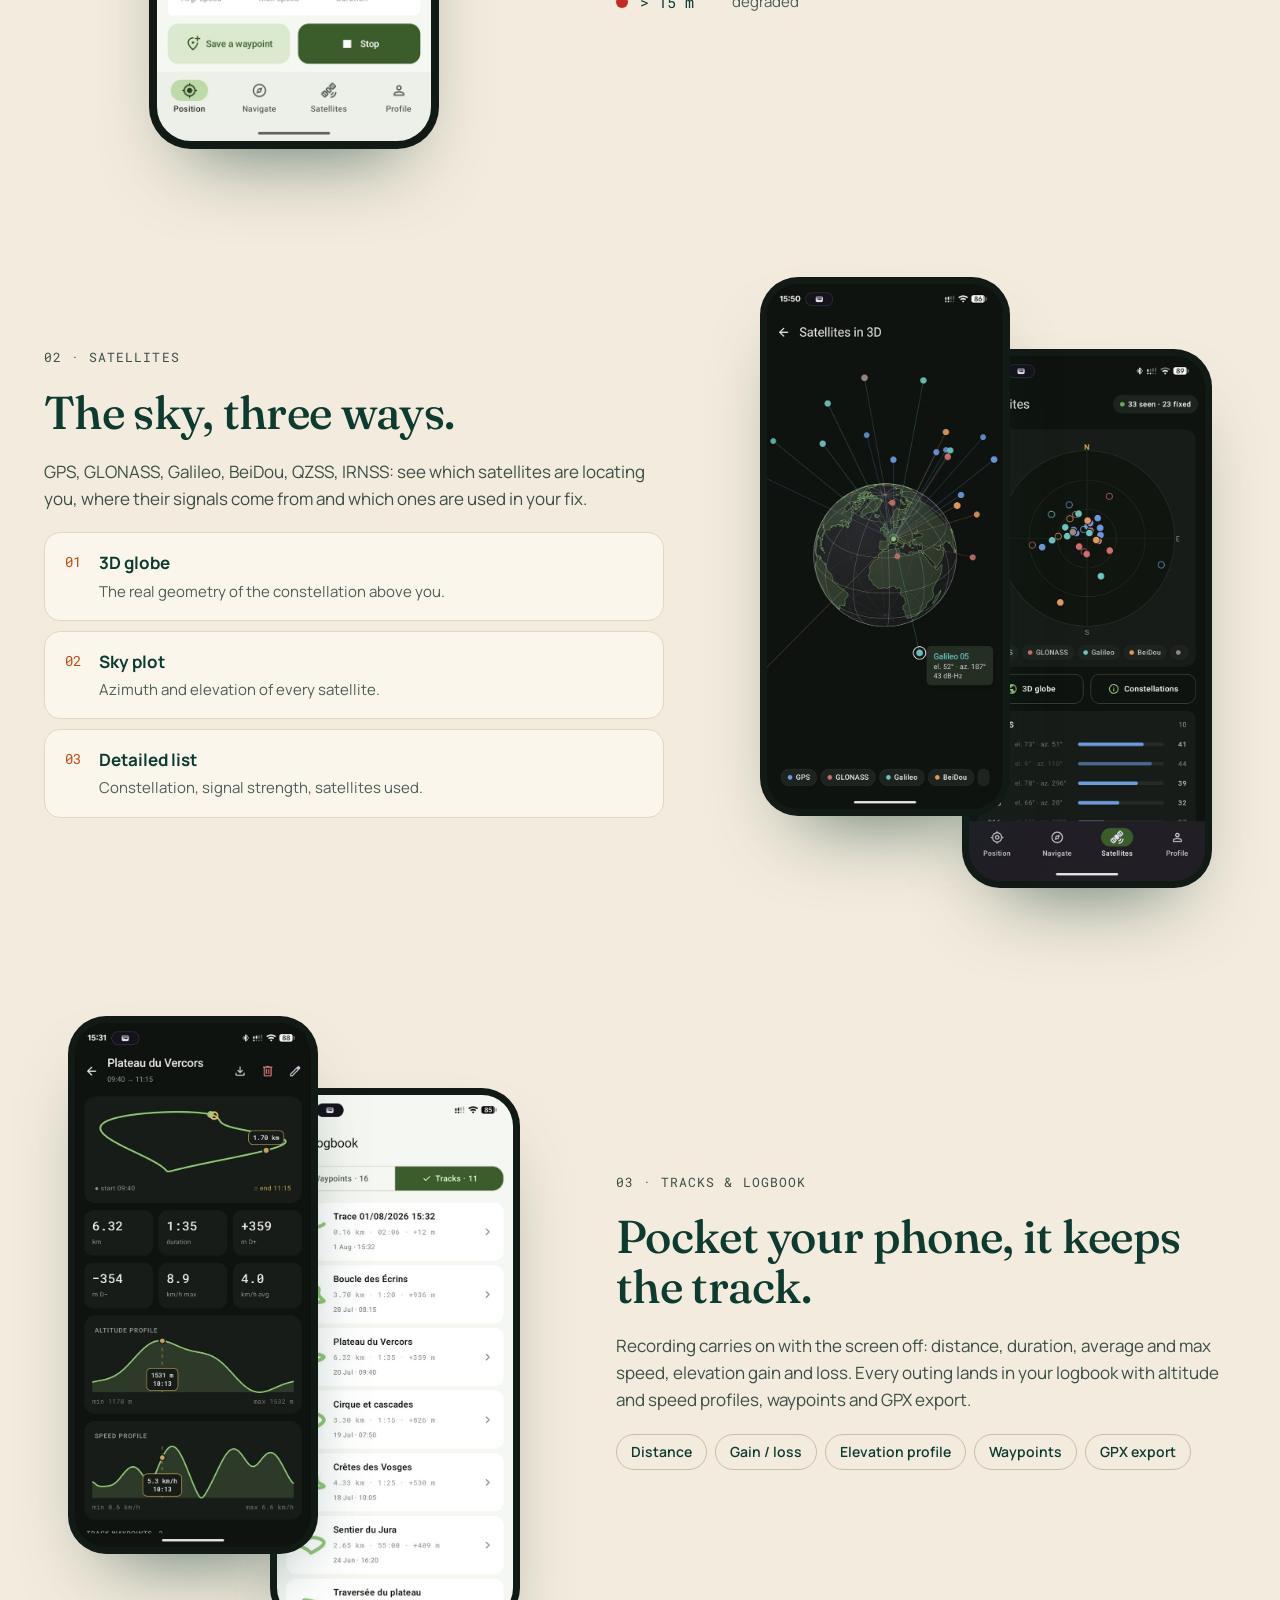
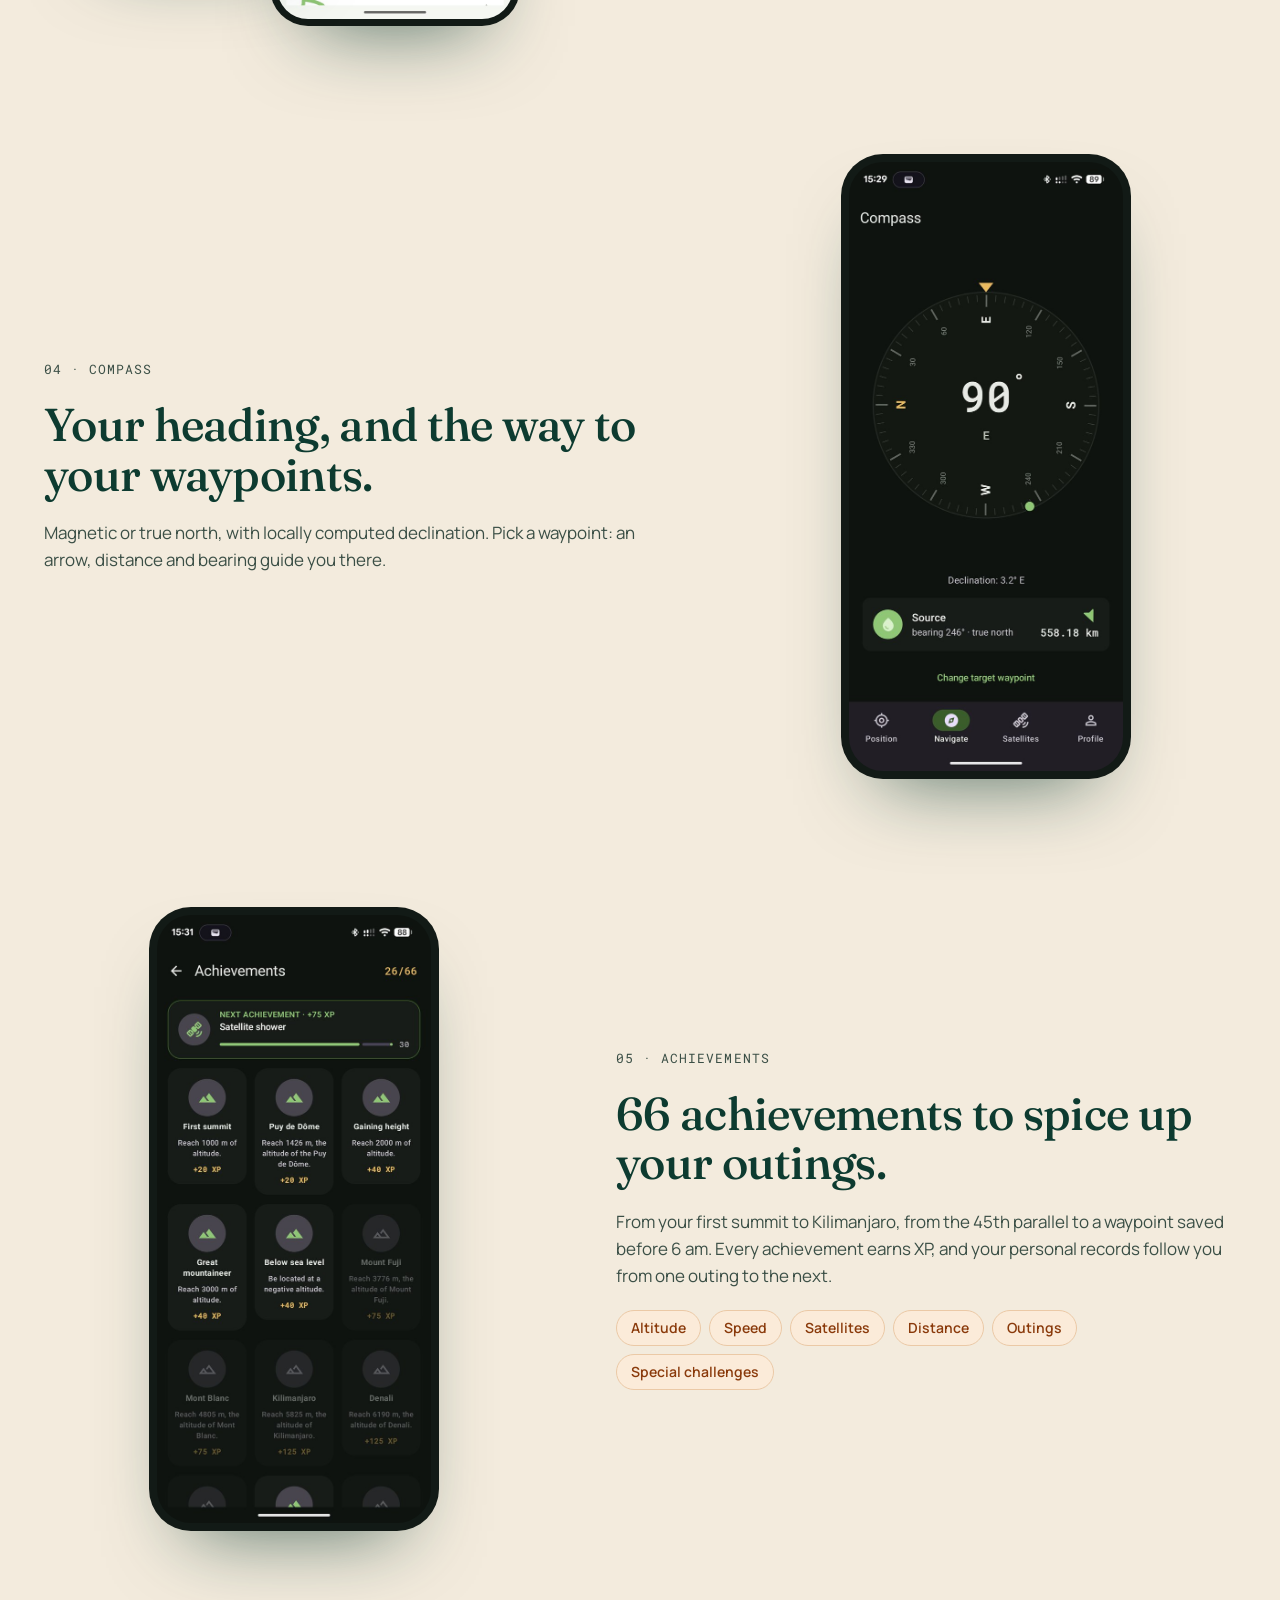
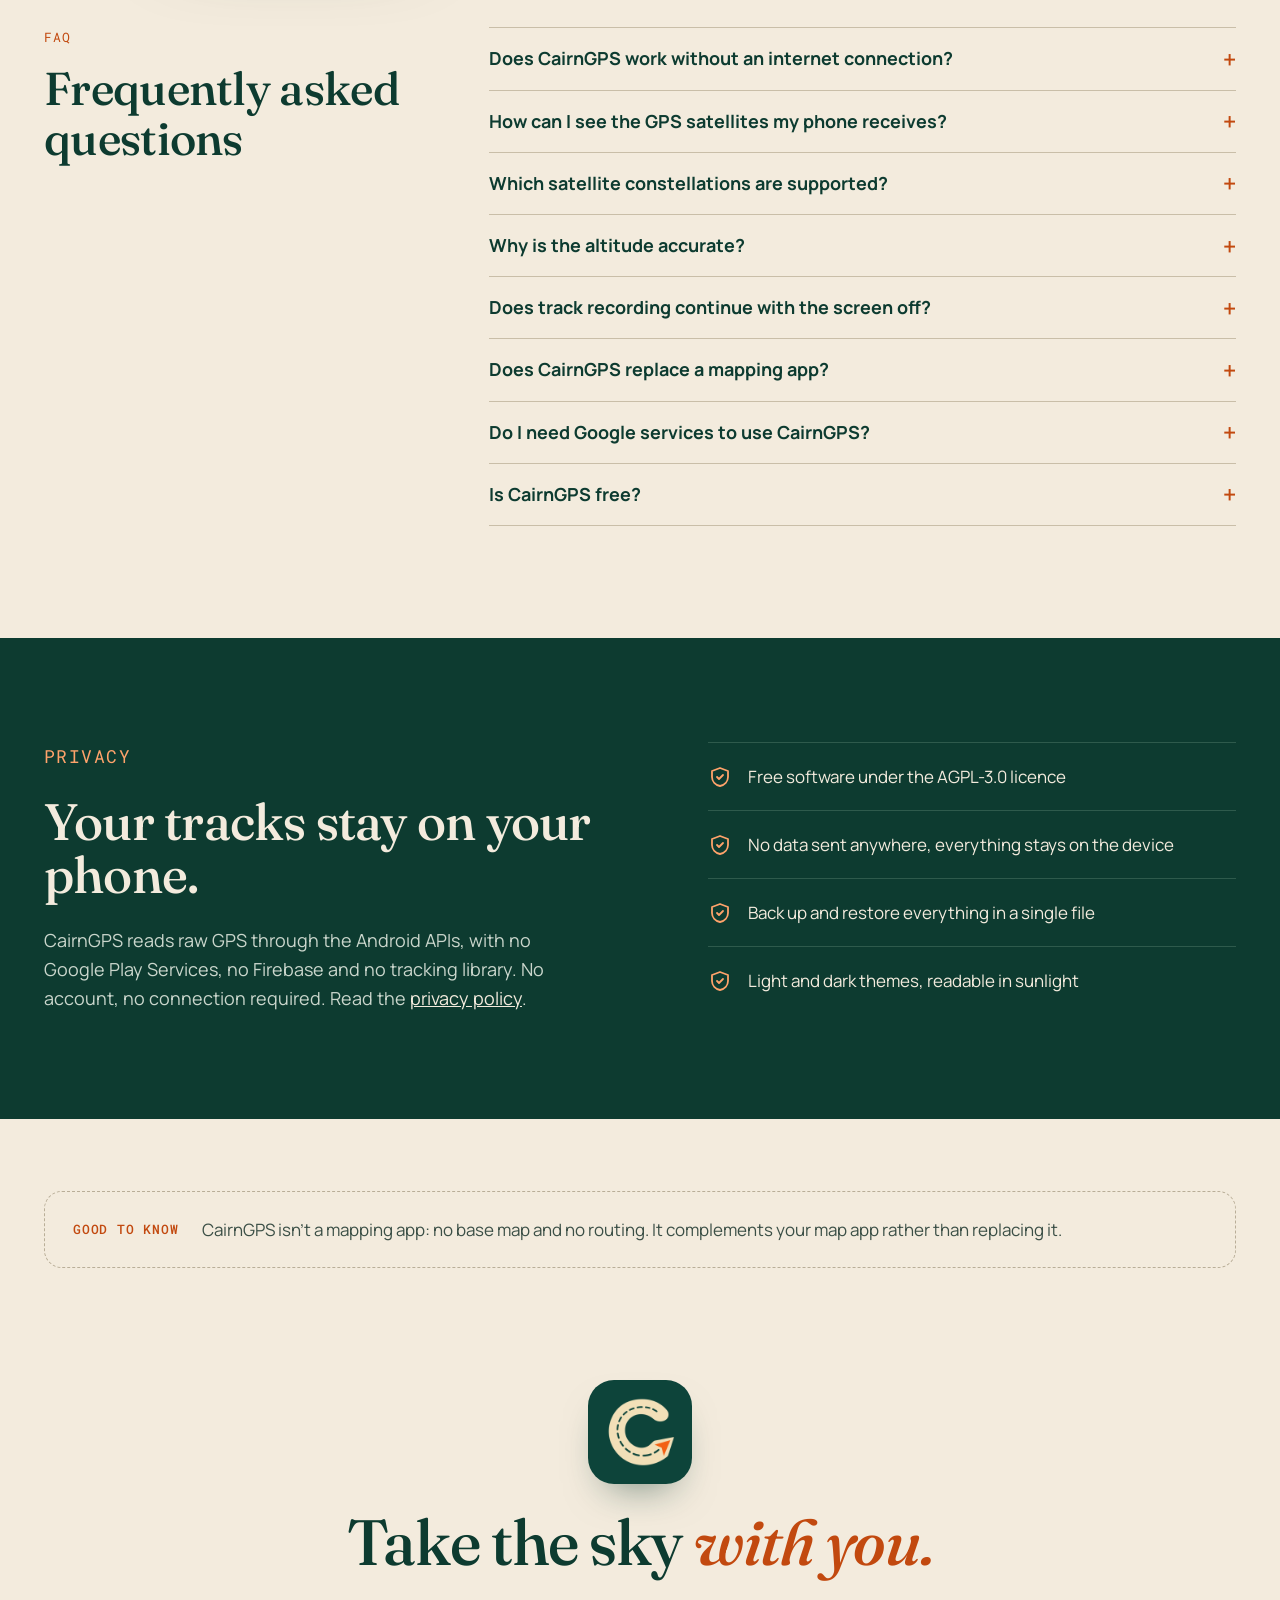
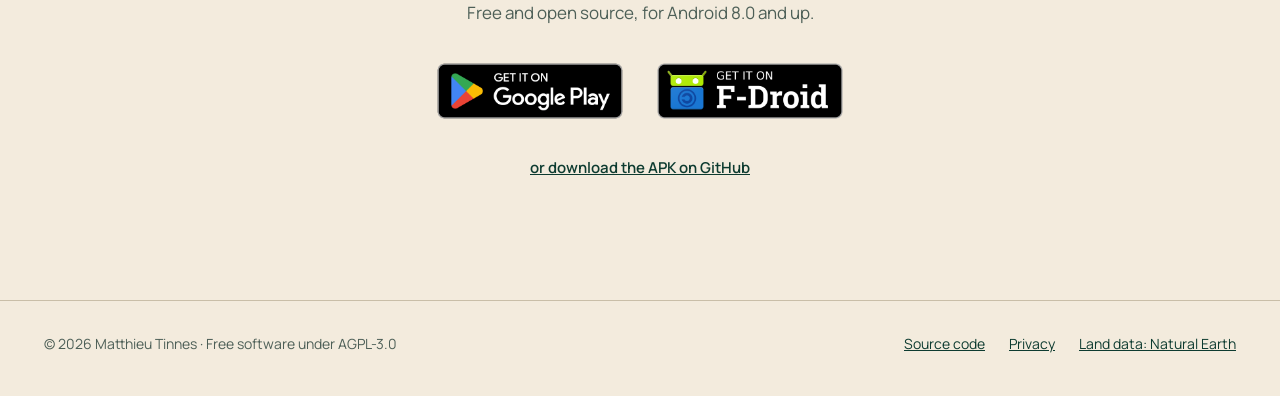
==== commit 95ee152f: "feat: change the hero headline to "your GPS and satellite data, live" Replace "Voyez d'où viennent v" ====
--- a/index.html
+++ b/index.html
@@ -19,7 +19,7 @@
   <!-- Link previews: social crawlers read this page without running the redirect below. -->
   <meta property="og:type" content="website">
   <meta property="og:site_name" content="CairnGPS">
-  <meta property="og:title" content="CairnGPS – Know where your GPS signal comes from">
+  <meta property="og:title" content="CairnGPS – Your GPS and satellite data, live">
   <meta property="og:description" content="GNSS receiver and hiking logbook for Android: live satellites on a 3D globe, tracks, compass and achievements. Free, open source, offline.">
   <meta property="og:url" content="https://cairngps.matthieu.app/">
   <meta property="og:image" content="https://cairngps.matthieu.app/assets/img/og-en.png">
